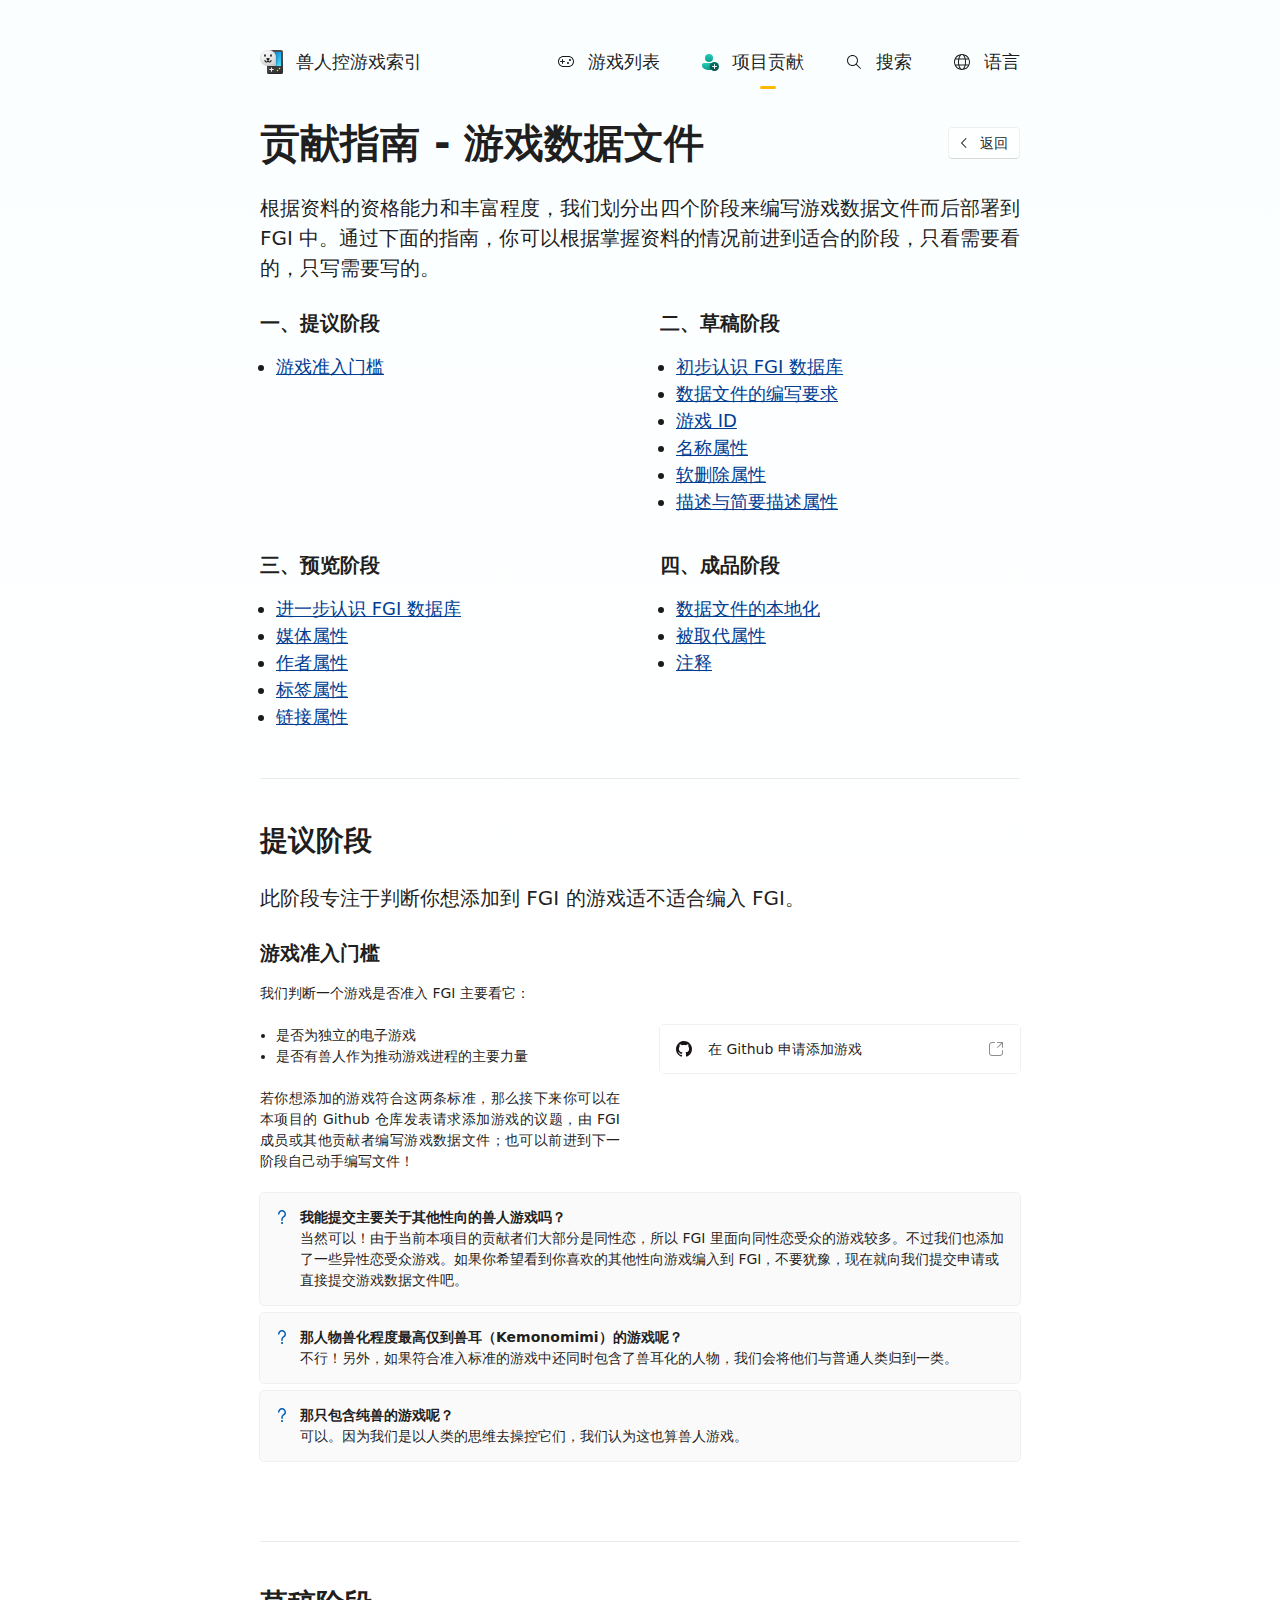
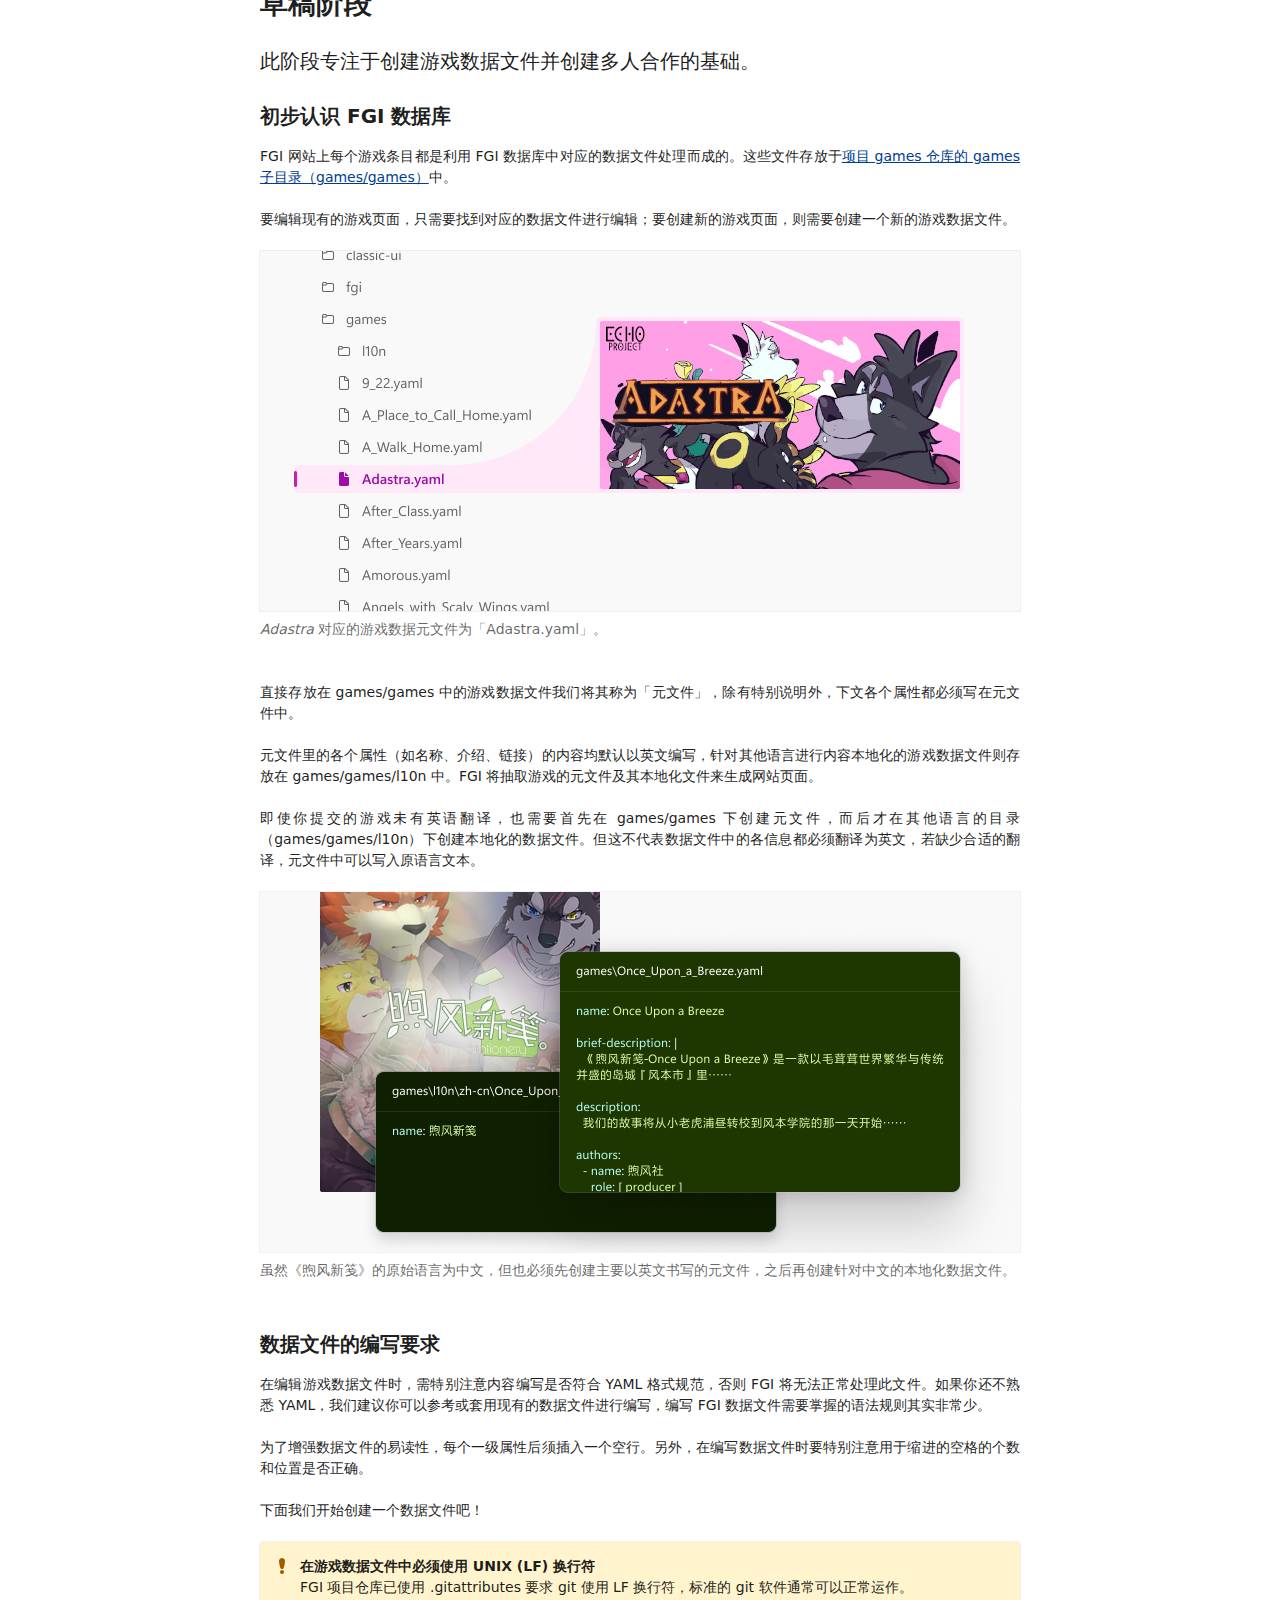
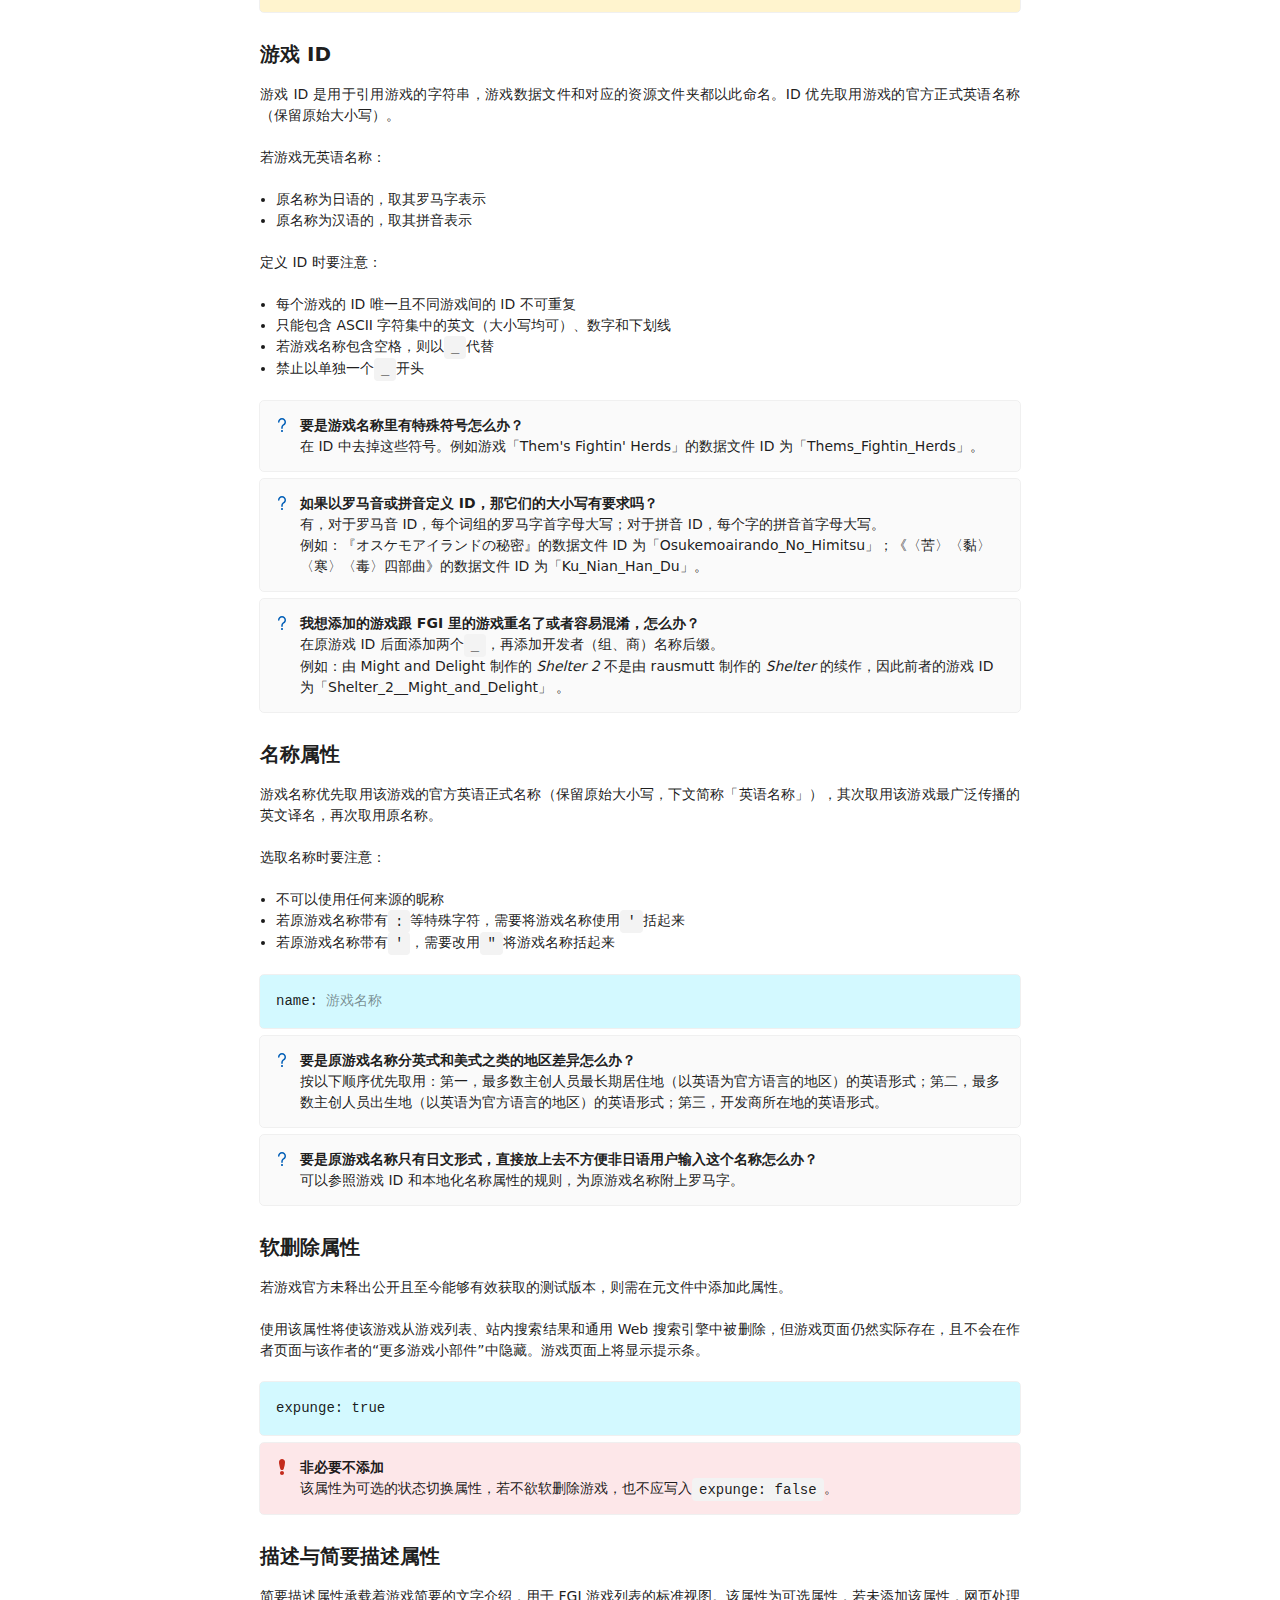
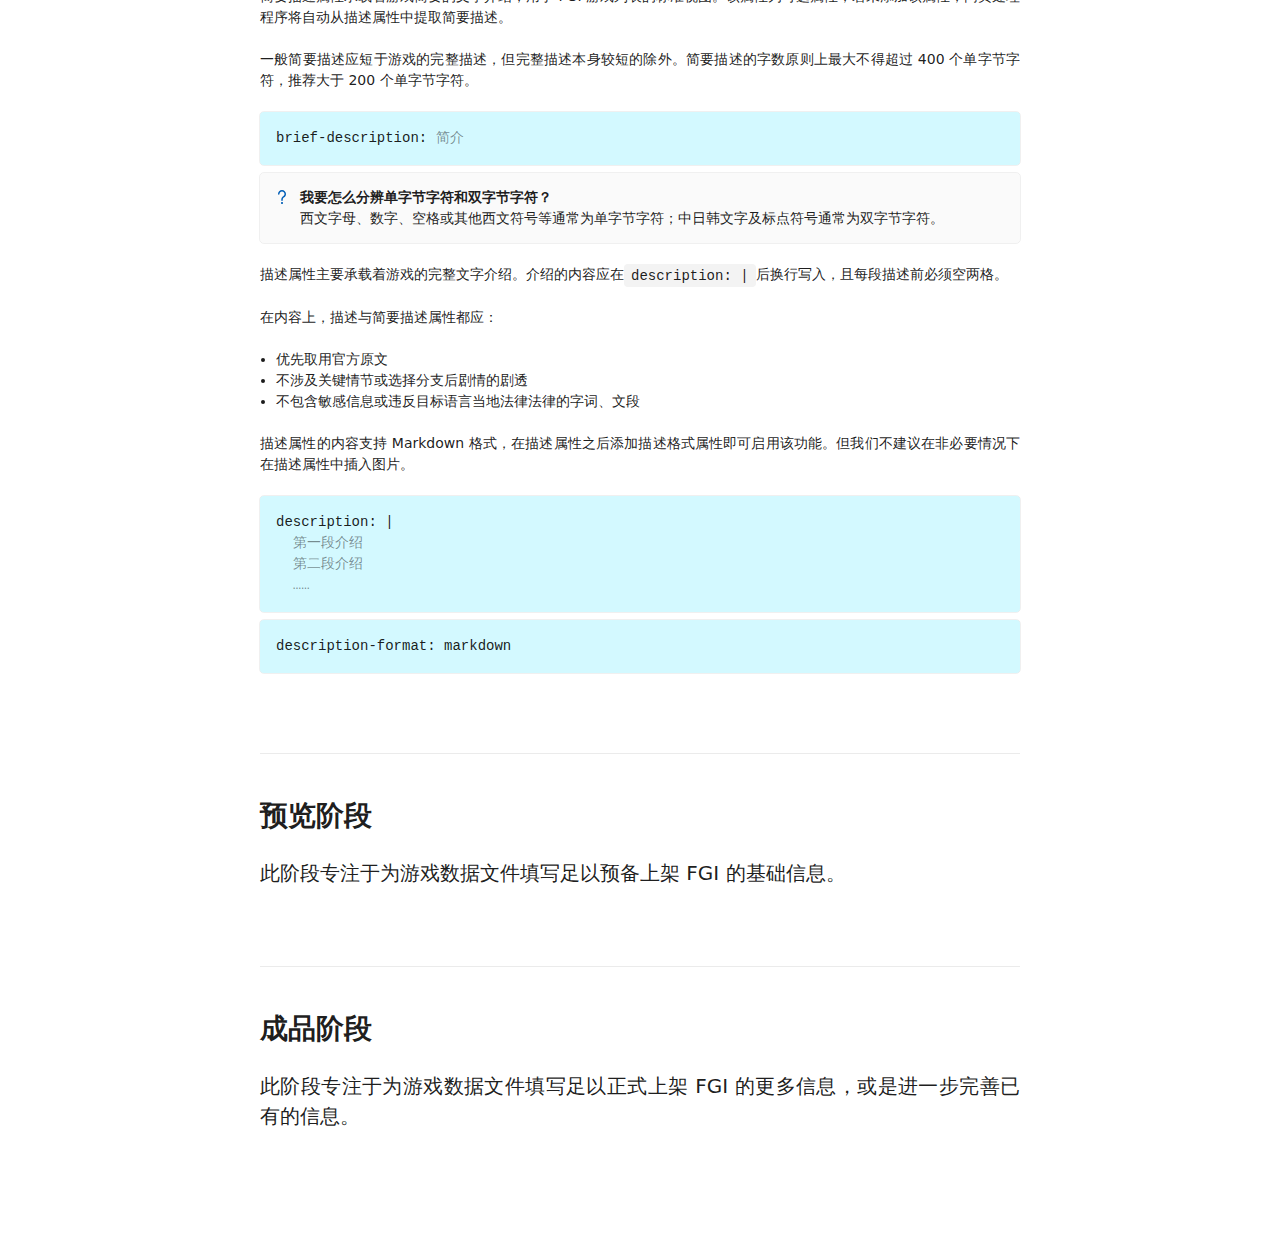
==== games.html @ bc75f491 "初始提交" ====
<!DOCTYPE html>
<html lang="zh-Hans">
    <head>
        <meta charset="UTF-8" />
        <meta name="viewport" content="width=device-width, initial-scale=1.0" />
        <meta name="color-scheme" content="light dark" />
        <meta name="description" content="学习如何编写兽人控游戏索引的游戏数据文件。" />
        <meta property="og:title" content="游戏数据文件贡献指南">
        <meta property="og:type" content="website" />
        <meta property="og:url" content="https://967018.github.io/FurryGamesIndex-Contribution/games.html" />
        <meta property="og:image" content="./resources/logo_bounded.png" />
        <title>兽人控游戏索引 - 游戏数据文件贡献指南</title>
        <link rel="icon" href="./resources/favicon.ico" />
        <link rel="stylesheet" href="./styles/global.css" />
        <link rel="stylesheet" href="./styles/games.css" />
        <script defer src="./scripts/global.js"></script>
    </head>
    <body type-ramp="body">
        <header>
            <nav>
                <ul type-ramp="body-large">
                    <li>
                        <a href="https://furrygames.top/zh-cn/index.html">
                            <fds-icon name="fgi" size="24" theme="shaded"></fds-icon>
                            兽人控游戏索引
                        </a>
                    </li>
                    <li>
                        <a href="https://furrygames.top/zh-cn/list.html">
                            <fds-icon name="games" size="20" theme="regular"></fds-icon>
                            <span>游戏列表</span>
                        </a>
                    </li>
                    <li class="activated">
                        <a href="./index.html">
                            <fds-icon name="person-add" size="20" theme="shaded"></fds-icon>
                            <span>项目贡献</span>
                        </a>
                    </li>
                    <li>
                        <a href="https://furrygames.top/zh-cn/search.html">
                            <fds-icon name="search" size="20" theme="regular"></fds-icon>
                            <span>搜索</span>
                        </a>
                    </li>
                    <li>
                        <a href="https://furrygames.top/languages.html">
                            <fds-icon name="languauge" size="20" theme="regular"></fds-icon>
                            <span>语言</span>
                        </a>
                    </li>
                </ul>
            </nav>
            <div class="headings">
                <h1>贡献指南<wbr /><span> - </span><span type-ramp="title-large">游戏数据文件</span></h1>
                <a class="button" href="./index.html" variant="standard" density="dense">
                    <fds-icon name="chevron-left" size="16" theme="regular"></fds-icon>
                    返回
                </a>
            </div>
            <p type-ramp="subtitle">根据资料的资格能力和丰富程度，我们划分出四个阶段来编写游戏数据文件而后部署到 FGI 中。通过下面的指南，你可以根据掌握资料的情况前进到适合的阶段，只看需要看的，只写需要写的。</p>
            <article>
                <h2 type-ramp="subtitle">一、提议阶段</h2>
                <ul type-ramp="body-large">
                    <li><a class="hyperlink" href="#permit">游戏准入门槛</a></li>
                </ul>
            </article>
            <article>
                <h2 type-ramp="subtitle">二、草稿阶段</h2>
                <ul type-ramp="body-large">
                    <li><a class="hyperlink" href="#database-introduction">初步认识 FGI 数据库</a></li>
                    <li><a class="hyperlink" href="#writting-format">数据文件的编写要求</a></li>
                    <li><a class="hyperlink" href="#game-id">游戏 ID</a></li>
                    <li><a class="hyperlink" href="#name">名称属性</a></li>
                    <li><a class="hyperlink" href="#expunge">软删除属性</a></li>
                    <li><a class="hyperlink" href="#description">描述与简要描述属性</a></li>
                </ul>
            </article>
            <article>
                <h2 type-ramp="subtitle">三、预览阶段</h2>
                <ul type-ramp="body-large">
                    <li><a class="hyperlink">进一步认识 FGI 数据库</a></li>
                    <li><a class="hyperlink">媒体属性</a></li>
                    <li><a class="hyperlink">作者属性</a></li>
                    <li><a class="hyperlink">标签属性</a></li>
                    <li><a class="hyperlink">链接属性</a></li>
                </ul>
            </article>
            <article>
                <h2 type-ramp="subtitle">四、成品阶段</h2>
                <ul type-ramp="body-large">
                    <li><a class="hyperlink">数据文件的本地化</a></li>
                    <li><a class="hyperlink">被取代属性</a></li>
                    <li><a class="hyperlink">注释</a></li>
                </ul>
            </article>
        </header>
        <hr class="divider" />
        <main>
            <section id="propose">
                <h2 type-ramp="title">提议阶段</h2>
                <p type-ramp="subtitle">此阶段专注于判断你想添加到 FGI 的游戏适不适合编入 FGI。</p>
                <article id="permit">
                    <h3 type-ramp="subtitle">游戏准入门槛</h3>
                    <div class="text">
                        <p>我们判断一个游戏是否准入 FGI 主要看它：</p>
                        <ul>
                            <li>是否为独立的电子游戏</li>
                            <li>是否有兽人作为推动游戏进程的主要力量</li>
                        </ul>
                        <p>若你想添加的游戏符合这两条标准，那么接下来你可以在本项目的 Github 仓库发表请求添加游戏的议题，由 FGI 成员或其他贡献者编写游戏数据文件；也可以前进到下一阶段自己动手编写文件！</p>
                        <ul class="expander">
                            <li class="item">
                                <a href="https://github.com/FurryGamesIndex/games/issues/new/choose">
                                    <fds-icon name="github" size="20"></fds-icon>
                                    在 Github 申请添加游戏
                                    <fds-icon name="open" size="20" theme="regular"></fds-icon>
                                </a>
                            </li>
                        </ul>
                    </div>
                    <div class="interpretation">
                        <figure class="info-bar" severity="informational">
                            <fds-icon name="question" size="20" theme="filled"></fds-icon>
                            <figcaption class="title" type-ramp="body-strong">我能提交主要关于其他性向的兽人游戏吗？</figcaption>
                            <p>当然可以！由于当前本项目的贡献者们大部分是同性恋，所以 FGI 里面向同性恋受众的游戏较多。不过我们也添加了一些异性恋受众游戏。如果你希望看到你喜欢的其他性向游戏编入到 FGI，不要犹豫，现在就向我们提交申请或直接提交游戏数据文件吧。</p>
                        </figure>
                        <figure class="info-bar" severity="informational">
                            <fds-icon name="question" size="20" theme="filled"></fds-icon>
                            <figcaption class="title" type-ramp="body-strong">那人物兽化程度最高仅到兽耳（Kemonomimi）的游戏呢？</figcaption>
                            <p>不行！另外，如果符合准入标准的游戏中还同时包含了兽耳化的人物，我们会将他们与普通人类归到一类。</p>
                        </figure>
                        <figure class="info-bar" severity="informational">
                            <fds-icon name="question" size="20" theme="filled"></fds-icon>
                            <figcaption class="title" type-ramp="body-strong">那只包含纯兽的游戏呢？</figcaption>
                            <p>可以。因为我们是以人类的思维去操控它们，我们认为这也算兽人游戏。</p>
                        </figure>
                    </div>
                </article>
            </section>
            <hr class="divider" />
            <section id="draft">
                <h2 type-ramp="title">草稿阶段</h2>
                <p type-ramp="subtitle">此阶段专注于创建游戏数据文件并创建多人合作的基础。</p>
                <article id="database-introduction">
                    <h3 type-ramp="subtitle">初步认识 FGI 数据库</h3>
                    <div class="text">
                        <p>FGI 网站上每个游戏条目都是利用 FGI 数据库中对应的数据文件处理而成的。这些文件存放于<a class="hyperlink" href="https://github.com/FurryGamesIndex/games/tree/master/games">项目 games 仓库的 games 子目录（games/games）</a>中。</p>
                        <p>要编辑现有的游戏页面，只需要找到对应的数据文件进行编辑；要创建新的游戏页面，则需要创建一个新的游戏数据文件。</p>
                    </div>
                    <div class="interpretation">
                        <figure>
                            <picture>
                                <source srcset="./resources/illustrations/meta_file_wide_dark.png" media="(prefers-color-scheme: dark)" />
                                <img src="./resources/illustrations/meta_file_wide_light.png" />
                            </picture>
                            <figcaption><i>Adastra</i> 对应的游戏数据元文件为「Adastra.yaml」。</figcaption>
                        </figure>
                    </div>
                    <div class="text">
                        <p>直接存放在 games/games 中的游戏数据文件我们将其称为「元文件」，除有特别说明外，下文各个属性都必须写在元文件中。</p>
                        <p>元文件里的各个属性（如名称、介绍、链接）的内容均默认以英文编写，针对其他语言进行内容本地化的游戏数据文件则存放在 games/games/l10n 中。FGI 将抽取游戏的元文件及其本地化文件来生成网站页面。</p>
                        <p>即使你提交的游戏未有英语翻译，也需要首先在 games/games 下创建元文件，而后才在其他语言的目录（games/games/l10n）下创建本地化的数据文件。但这不代表数据文件中的各信息都必须翻译为英文，若缺少合适的翻译，元文件中可以写入原语言文本。</p>
                    </div>
                    <div class="interpretation">
                        <figure>
                            <picture>
                                <img src="./resources/illustrations/localization_process_wide.png" />
                            </picture>
                            <figcaption>虽然《煦风新笺》的原始语言为中文，但也必须先创建主要以英文书写的元文件，之后再创建针对中文的本地化数据文件。</figcaption>
                        </figure>
                    </div>
                </article>
                <article id="writting-format">
                    <h3 type-ramp="subtitle">数据文件的编写要求</h3>
                    <div class="text">
                        <p>在编辑游戏数据文件时，需特别注意内容编写是否符合 YAML 格式规范，否则 FGI 将无法正常处理此文件。如果你还不熟悉 YAML，我们建议你可以参考或套用现有的数据文件进行编写，编写 FGI 数据文件需要掌握的语法规则其实非常少。</p>
                        <p>为了增强数据文件的易读性，每个一级属性后须插入一个空行。另外，在编写数据文件时要特别注意用于缩进的空格的个数和位置是否正确。</p>
                        <p>下面我们开始创建一个数据文件吧！</p>
                    </div>
                    <div class="interpretation">
                        <figure class="info-bar" severity="warning">
                            <fds-icon name="important" size="20" theme="filled"></fds-icon>
                            <figcaption class="title" type-ramp="body-strong">在游戏数据文件中必须使用 UNIX (LF) 换行符</figcaption>
                            <p>FGI 项目仓库已使用 .gitattributes 要求 git 使用 LF 换行符，标准的 git 软件通常可以正常运作。</p>
                        </figure>
                    </div>
                </article>
                <article id="game-id">
                    <h3 type-ramp="subtitle">游戏 ID</h3>
                    <div class="text">
                        <p>游戏 ID 是用于引用游戏的字符串，游戏数据文件和对应的资源文件夹都以此命名。ID 优先取用游戏的官方正式英语名称（保留原始大小写）。</p>
                        <p>若游戏无英语名称：</p>
                        <ul>
                            <li>原名称为日语的，取其罗马字表示</li>
                            <li>原名称为汉语的，取其拼音表示</li>
                        </ul>
                        <p>定义 ID 时要注意：</p>
                        <ul>
                            <li>每个游戏的 ID 唯一且不同游戏间的 ID 不可重复</li>
                            <li>只能包含 ASCII 字符集中的英文（大小写均可）、数字和下划线</li>
                            <li>若游戏名称包含空格，则以<code>_</code>代替</li>
                            <li>禁止以单独一个<code>_</code>开头</li>
                        </ul>
                    </div>
                    <div class="interpretation">
                        <figure class="info-bar" severity="informational">
                            <fds-icon name="question" size="20" theme="filled"></fds-icon>
                            <figcaption class="title" type-ramp="body-strong">要是游戏名称里有特殊符号怎么办？</figcaption>
                            <p>在 ID 中去掉这些符号。例如游戏「Them's Fightin' Herds」的数据文件 ID 为「Thems_Fightin_Herds」。</p>
                        </figure>
                        <figure class="info-bar" severity="informational">
                            <fds-icon name="question" size="20" theme="filled"></fds-icon>
                            <figcaption class="title" type-ramp="body-strong">如果以罗马音或拼音定义 ID，那它们的大小写有要求吗？</figcaption>
                            <p>有，对于罗马音 ID，每个词组的罗马字首字母大写；对于拼音 ID，每个字的拼音首字母大写。</p>
                            <p>例如：『オスケモアイランドの秘密』的数据文件 ID 为「Osukemoairando_No_Himitsu」；《〈苦〉〈黏〉〈寒〉〈毒〉四部曲》的数据文件 ID 为「Ku_Nian_Han_Du」。</p>
                        </figure>
                        <figure class="info-bar" severity="informational">
                            <fds-icon name="question" size="20" theme="filled"></fds-icon>
                            <figcaption class="title" type-ramp="body-strong">我想添加的游戏跟 FGI 里的游戏重名了或者容易混淆，怎么办？</figcaption>
                            <p>在原游戏 ID 后面添加两个<code>_</code>，再添加开发者（组、商）名称后缀。</p>
                            <p>例如：由 Might and Delight 制作的 <i>Shelter 2</i> 不是由 rausmutt 制作的 <i>Shelter</i> 的续作，因此前者的游戏 ID 为「Shelter_2__Might_and_Delight」 。</p>
                        </figure>
                    </div>
                </article>
                <article id="name">
                    <h3 type-ramp="subtitle">名称属性</h3>
                    <div class="text">
                        <p>游戏名称优先取用该游戏的官方英语正式名称（保留原始大小写，下文简称「英语名称」），其次取用该游戏最广泛传播的英文译名，再次取用原名称。</p>
                        <p>选取名称时要注意：</p>
                        <ul>
                            <li>不可以使用任何来源的昵称</li>
                            <li>若原游戏名称带有<code>:</code>等特殊字符，需要将游戏名称使用<code>'</code>括起来</li>
                            <li>若原游戏名称带有<code>'</code>，需要改用<code>"</code>将游戏名称括起来</li>
                        </ul>
                    </div>
                    <div class="interpretation">
                        <pre>
                            <code>name: </code><span>游戏名称</span>
                        </pre>
                        <figure class="info-bar" severity="informational">
                            <fds-icon name="question" size="20" theme="filled"></fds-icon>
                            <figcaption class="title" type-ramp="body-strong">要是原游戏名称分英式和美式之类的地区差异怎么办？</figcaption>
                            <p>按以下顺序优先取用：第一，最多数主创人员最长期居住地（以英语为官方语言的地区）的英语形式；第二，最多数主创人员出生地（以英语为官方语言的地区）的英语形式；第三，开发商所在地的英语形式。</p>
                        </figure>
                        <figure class="info-bar" severity="informational">
                            <fds-icon name="question" size="20" theme="filled"></fds-icon>
                            <figcaption class="title" type-ramp="body-strong">要是原游戏名称只有日文形式，直接放上去不方便非日语用户输入这个名称怎么办？</figcaption>
                            <p>可以参照游戏 ID 和本地化名称属性的规则，为原游戏名称附上罗马字。</p>
                        </figure>
                    </div>
                </article>
                <article id="expunge">
                    <h3 type-ramp="subtitle">软删除属性</h3>
                    <div class="text">
                        <p>若游戏官方未释出公开且至今能够有效获取的测试版本，则需在元文件中添加此属性。</p>
                        <p>使用该属性将使该游戏从游戏列表、站内搜索结果和通用 Web 搜索引擎中被删除，但游戏页面仍然实际存在，且不会在作者页面与该作者的“更多游戏小部件”中隐藏。游戏页面上将显示提示条。</p>
                    </div>
                    <div class="interpretation">
                        <pre>
                            <code>expunge: true</code>
                        </pre>
                        <figure class="info-bar" severity="critical">
                            <fds-icon name="important" size="20" theme="filled"></fds-icon>
                            <figcaption class="title" type-ramp="body-strong">非必要不添加</figcaption>
                            <p>该属性为可选的状态切换属性，若不欲软删除游戏，也不应写入<code>expunge: false</code>。</p>
                        </figure>
                    </div>
                </article>
                <article id="description">
                    <h3 type-ramp="subtitle">描述与简要描述属性</h3>
                    <div class="text">
                        <p>简要描述属性承载着游戏简要的文字介绍，用于 FGI 游戏列表的标准视图。该属性为可选属性，若未添加该属性，网页处理程序将自动从描述属性中提取简要描述。</p>
                        <p>一般简要描述应短于游戏的完整描述，但完整描述本身较短的除外。简要描述的字数原则上最大不得超过 400 个单字节字符，推荐大于 200 个单字节字符。</p>
                    </div>
                    <div class="interpretation">
                        <pre>
                            <code>brief-description: </code><span>简介</span>
                        </pre>
                        <figure class="info-bar" severity="informational">
                            <fds-icon name="question" size="20" theme="filled"></fds-icon>
                            <figcaption class="title" type-ramp="body-strong">我要怎么分辨单字节字符和双字节字符？</figcaption>
                            <p>西文字母、数字、空格或其他西文符号等通常为单字节字符；中日韩文字及标点符号通常为双字节字符。</p>
                        </figure>
                    </div>
                    <div class="text">
                        <p>描述属性主要承载着游戏的完整文字介绍。介绍的内容应在<code>description: |</code>后换行写入，且每段描述前必须空两格。</p>
                        <p>在内容上，描述与简要描述属性都应：</p>
                        <ul>
                            <li>优先取用官方原文</li>
                            <li>不涉及关键情节或选择分支后剧情的剧透</li>
                            <li>不包含敏感信息或违反目标语言当地法律法律的字词、文段</li>
                        </ul>
                        <p>描述属性的内容支持 Markdown 格式，在描述属性之后添加描述格式属性即可启用该功能。但我们不建议在非必要情况下在描述属性中插入图片。</p>
                    </div>
                    <div class="interpretation">
                        <pre>
                            <code>description: |</code><span><br>&nbsp;&nbsp;第一段介绍</span><span><br>&nbsp;&nbsp;第二段介绍</span><span><br>&nbsp;&nbsp;……</span>
                        </pre>
                        <pre>
                            <code>description-format: markdown</code>
                        </pre>
                    </div>
                </article>
            </section>
            <hr class="divider" />
            <section id="candidate">
                <h2 type-ramp="title">预览阶段</h2>
                <p type-ramp="subtitle">此阶段专注于为游戏数据文件填写足以预备上架 FGI 的基础信息。</p>
            </section>
            <hr class="divider" />
            <section id="release">
                <h2 type-ramp="title">成品阶段</h2>
                <p type-ramp="subtitle">此阶段专注于为游戏数据文件填写足以正式上架 FGI 的更多信息，或是进一步完善已有的信息。</p>
            </section>
        </main>
    </body>
</html>
---- styles/global.css ----
@import url(modules/base.css);
@import url(modules/icons.css);
@import url(modules/controls.css);
@import url(modules/typography.css);

/* 重置 */
a {
    color: inherit;
    text-decoration: none;
}

address {
    font-style: inherit;
}

body {
    margin: 0;
}

button {
    position: relative;
    display: inline-flex;
    align-items: center;
    padding: 0;
    font-family: inherit;
    text-decoration: none;
    color: inherit;
    white-space: nowrap;
    text-transform: uppercase;
    border: none;
    background-color: transparent;
    box-sizing: border-box;
    cursor: pointer;
    overflow: hidden;
}

figure {
    margin: 0;
}

h1,
h2,
h3,
h4 {
    margin: 0;
}

hr {
    margin: 0;
    grid-column: 1 / -1;
}

p {
    margin: 0;
    line-height: 1.5;
    margin-block-end: 1.5em;
}

ul {
    margin: 0;
    padding: 0;
    list-style-type: none;
}

/* 全局设置 */

:root {
    --global-grid-columns: 3;
}

.expander .item {
    background-color: var(--card-background-default);
    transition-property: background-color;
    transition-duration: calc(250ms / 3);
    transition-timing-function: ease;
}

.expander .item :is(a, button):hover {
    background-color: var(--card-background-secondary);
}

.expander .item :is(a, button):active {
    background-color: var(--card-background-tertiary);
}

html {
    font-size: 16px;
    line-height: 1;
}

body {
    display: grid;
    grid-template-columns: repeat(var(--global-grid-columns), 360px);
    column-gap: 40px;
    justify-content: center;
    padding-block: 48px;
    color: var(--text-primary);
    background-color: var(--global-background-base-color);
    background: var(--global-background-gradient-color);
    text-align: justify;
    -webkit-tap-highlight-color: transparent;
}

h1,
h2,
h3 {
    grid-column: 1 / -1;
    column-span: all;
    text-align: start;
}

h2,
h3 {
    margin-block-end: 1em;
}

header {
    grid-column: 1 / -1;
    display: grid;
    grid-template-columns: repeat(var(--global-grid-columns), 1fr);
    column-gap: 40px;
    margin-block-end: 8px;
}

header article {
    margin-block-end: 40px;
}

header article:first-of-type {
    grid-column-start: 1;
}

img {
    user-select: none;
}

nav {
    grid-column: 1 / -1;
    margin-block-end: 48px;
    white-space: nowrap;
    user-select: none;
}

nav ul {
    display: grid;
    grid-template-columns: auto;
    grid-auto-flow: column;
    grid-auto-columns: min-content;
    column-gap: 40px;
}

nav li {
    position: relative;
    display: flex;
    align-items: center;
}

nav li[class~="activated"] {
    justify-content: center;
}

nav li[class~="activated"]::after {
    content: "";
    inset-block-end: calc(-7em / 9);
    position: absolute;
    inline-size: 16px;
    block-size: 3px;
    border-radius: 1.5px;
    background-color: var(--orange-500);
    box-sizing: border-box;
}

nav a {
    display: flex;
    column-gap: calc(2em / 3);
    align-items: center;
    transition-property: color;
    transition-duration: calc(250ms / 3);
    transition-timing-function: ease;
}

nav [icon]::before {
    inline-size: 1rem;
}

nav a[icon="fgi"] {
    column-gap: calc(16em / 18);
}

nav [icon="fgi"]::before {
    inline-size: calc(4em / 3);
}

nav [icon="contribution"]::before {
    inline-size: calc(10em / 9);
}

nav a:hover {
    color: var(--text-secondary);
}

nav a:active {
    color: var(--text-tertiary);
}

.headings {
    grid-column: 1 / -1;
    display: flex;
    justify-content: space-between;
    align-items: center;
    word-break: keep-all;
}

header > p {
    grid-column: 1 / -1;
    grid-column-end: span min(var(--global-grid-columns), 2);
    font-weight: 400;
    margin-block: 1.5em;
}

main {
    grid-column: 1 / -1;
}

section {
    margin-block: 48px;
    scroll-margin-block-start: 40px;
}

article {
    scroll-margin-block-start: 2rem;
}

ul,
ol {
    line-height: 1.5em;
}

@media (max-width: 1359px) {
    :root {
        --global-grid-columns: 2;
    }
}

@media (min-width: 840px) {
    nav li[class~="activated"]::after {
        margin-inline-start: calc(16em / 9);
    }
    .headings h1 {
        font-size: 2.5rem;
        font-weight: 600;
        font-family: "Segoe UI Variable Display", system-ui, sans-serif;
    }
}

@media (max-width: 839px) {
    :root {
        --global-grid-columns: 1;
    }
    body {
        padding-block: 24px;
    }
    nav ul {
        column-gap: 24px;
    }
    nav li a span {
        display: none;
    }
    .headings h1 {
        font-size: 1.25rem;
        font-weight: 500;
        font-family: "Segoe UI Variable Display", system-ui, sans-serif;
    }
    .headings h1 span:last-of-type {
        display: block;
        margin-block-start: 0.25em;
    }
}

@media (prefers-color-scheme: light) {
    :root {
        --primary-color: var(--blue-700);
        --global-background-base-color: white;
        --global-background-gradient-color: linear-gradient(rgb(211 249 255 / 10%) 0%, rgb(211 249 255 / 0%) 100vh);
    }
}

@media (prefers-color-scheme: dark) {
    :root {
        --primary-color: var(--blue-500);
        --global-background-base-color: var(--grey-950);
        --global-background-gradient-color: linear-gradient(rgb(0 120 212 / 20%) 0%, rgb(0 120 212 / 0%) 100vh);
    }
}
---- styles/games.css ----
code:not(pre code) {
    padding: 0.25em 0.5em;
    background-color: var(--solid-background-base);
    border-radius: 4px;
}

.info-bar {
    text-align: initial;
}

.info-bar p {
    margin-block-end: 0;
}

header article :is(ul, ol) {
    list-style-type: revert;
    padding-inline-start: 1rem;
}

main section {
    display: grid;
    grid-template-columns: repeat(var(--global-grid-columns), 1fr);
    column-gap: 40px;
    align-items: start;
}

main section > p {
    grid-column-end: span min(var(--global-grid-columns), 2);
    font-weight: 400;
}

main section > article {
    grid-column: 1 / -1;
    display: grid;
    grid-template-columns: inherit;
    column-gap: inherit;
    align-items: inherit;
    margin-block-end: 2rem;
}

main .text ul:not(.expander) {
    list-style-type: revert;
    margin-block-end: 1.5em;
    padding-inline-start: 1rem;
}

#permit .expander {
    grid-row-end: span 2;
    margin-block-end: 1.5rem;
}

.interpretation {
    grid-column-end: span min(var(--global-grid-columns), 2);
    display: flex;
    flex-direction: column;
    row-gap: 0.5rem;
}

.interpretation picture {
    background-color: var(--solid-background-tertiary);
}

picture {
    display: flex;
    outline: 1px solid var(--card-stroke-default);
}

picture img {
    inline-size: 100%;
}

.interpretation picture + figcaption {
    color: var(--text-secondary);
    line-height: 1.5em;
    margin-block: 0.5rem 1.5em;
    text-align: initial;
}

pre {
    margin: 0;
    padding: 1rem;
    line-height: 1.5em;
    outline: 1px solid var(--card-stroke-default);
    border-radius: 4px;
    white-space: normal;
}

pre span {
    color: var(--text-tertiary);
}

@media (min-width: 1360px) {
    header {
        --global-grid-columns: 4;
    }
    header p {
        grid-column-end: span 3;
        max-inline-size: calc(2 * 360px + 40px);
    }
}

@media (max-width: 1359px) {
    main .text {
        grid-column: 1 / -1;
    }
    .interpretation + .text {
        margin-block-start: 1.5em;
    }
}

@media (max-width: 1359px) and (min-width: 840px) {
    #permit .text {
        display: grid;
        grid-template-columns: inherit;
        column-gap: inherit;
        align-items: start;
    }
    #permit .text > :not(.expander) {
        grid-column-start: 1;
    }
    #permit .text .expander {
        grid-row-start: 2;
        grid-column-start: 2;
    }
}

@media (max-width: 839px) {
    header {
        --global-grid-columns: 1;
    }
}

@media (prefers-color-scheme: light) {
    pre {
        background-color: #d3f9ff;
    }
}

@media (prefers-color-scheme: dark) {
    pre {
        background-color: #092546;
    }
}
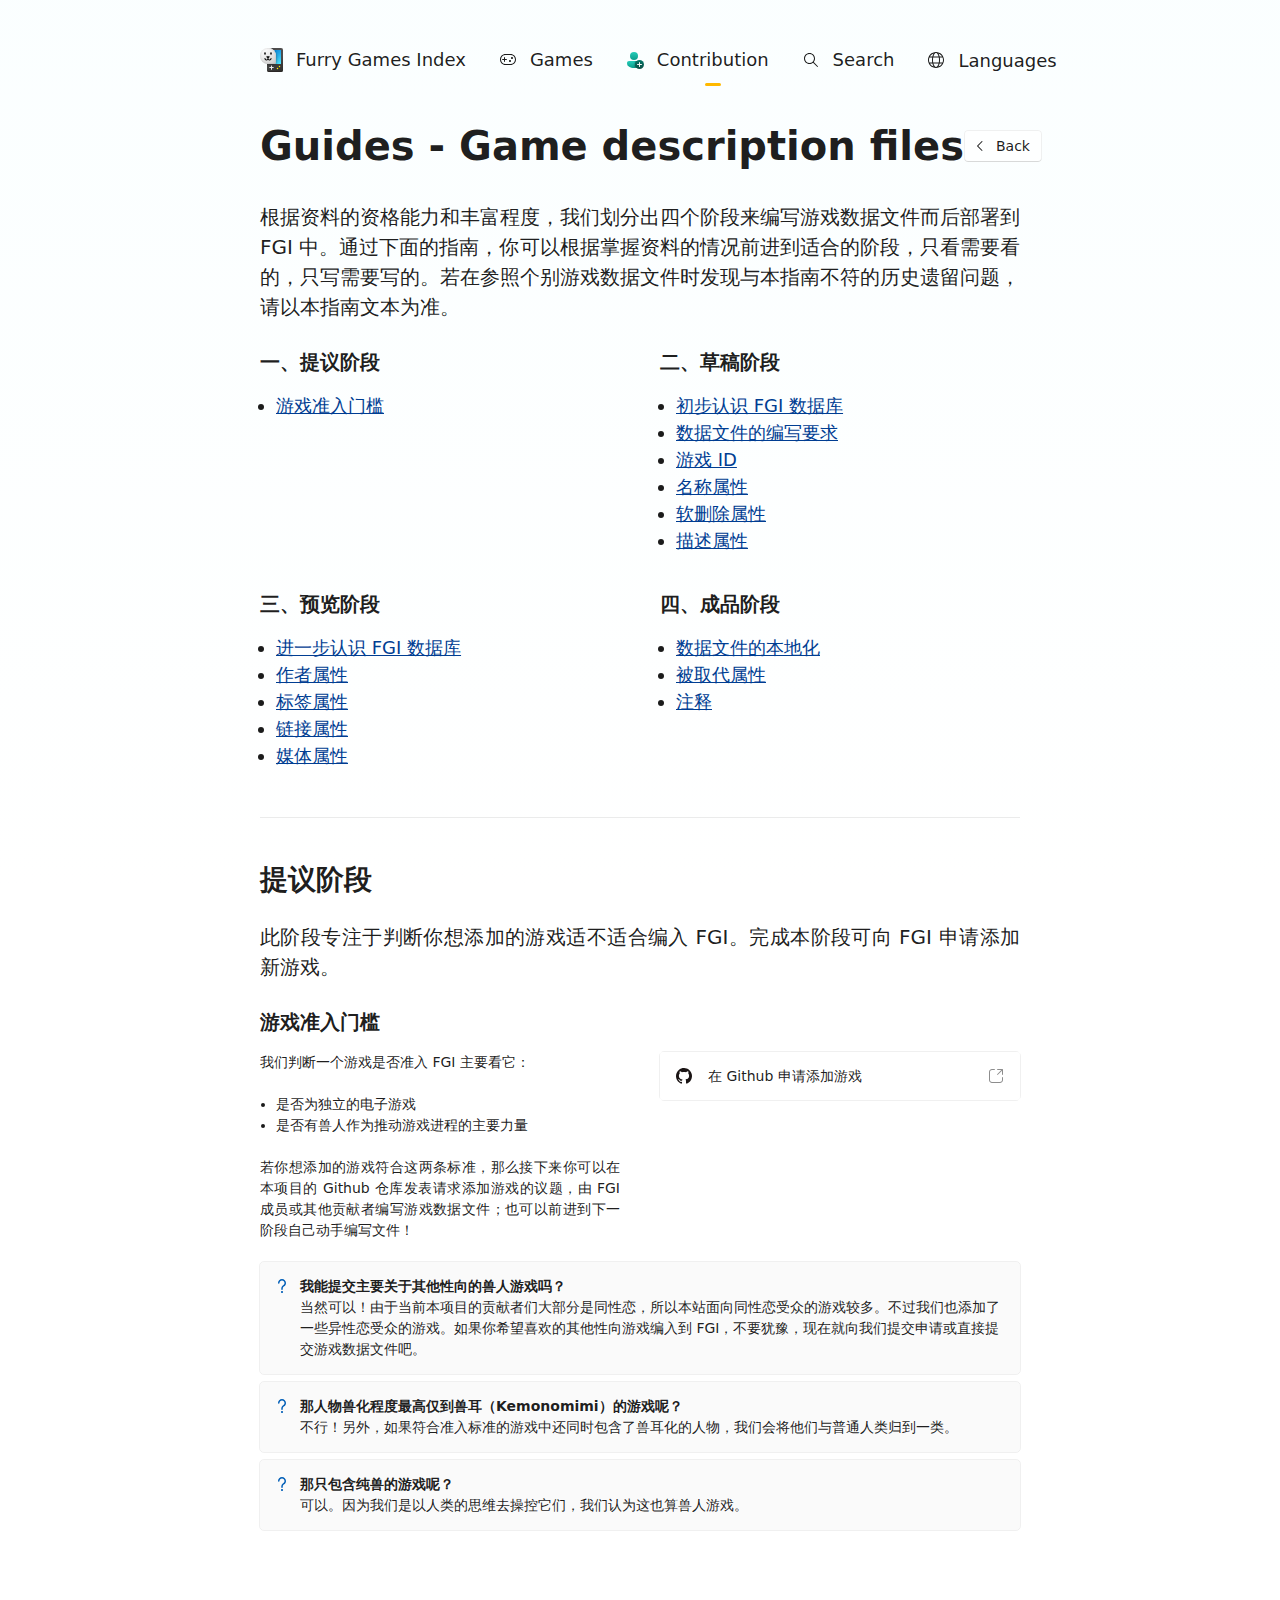
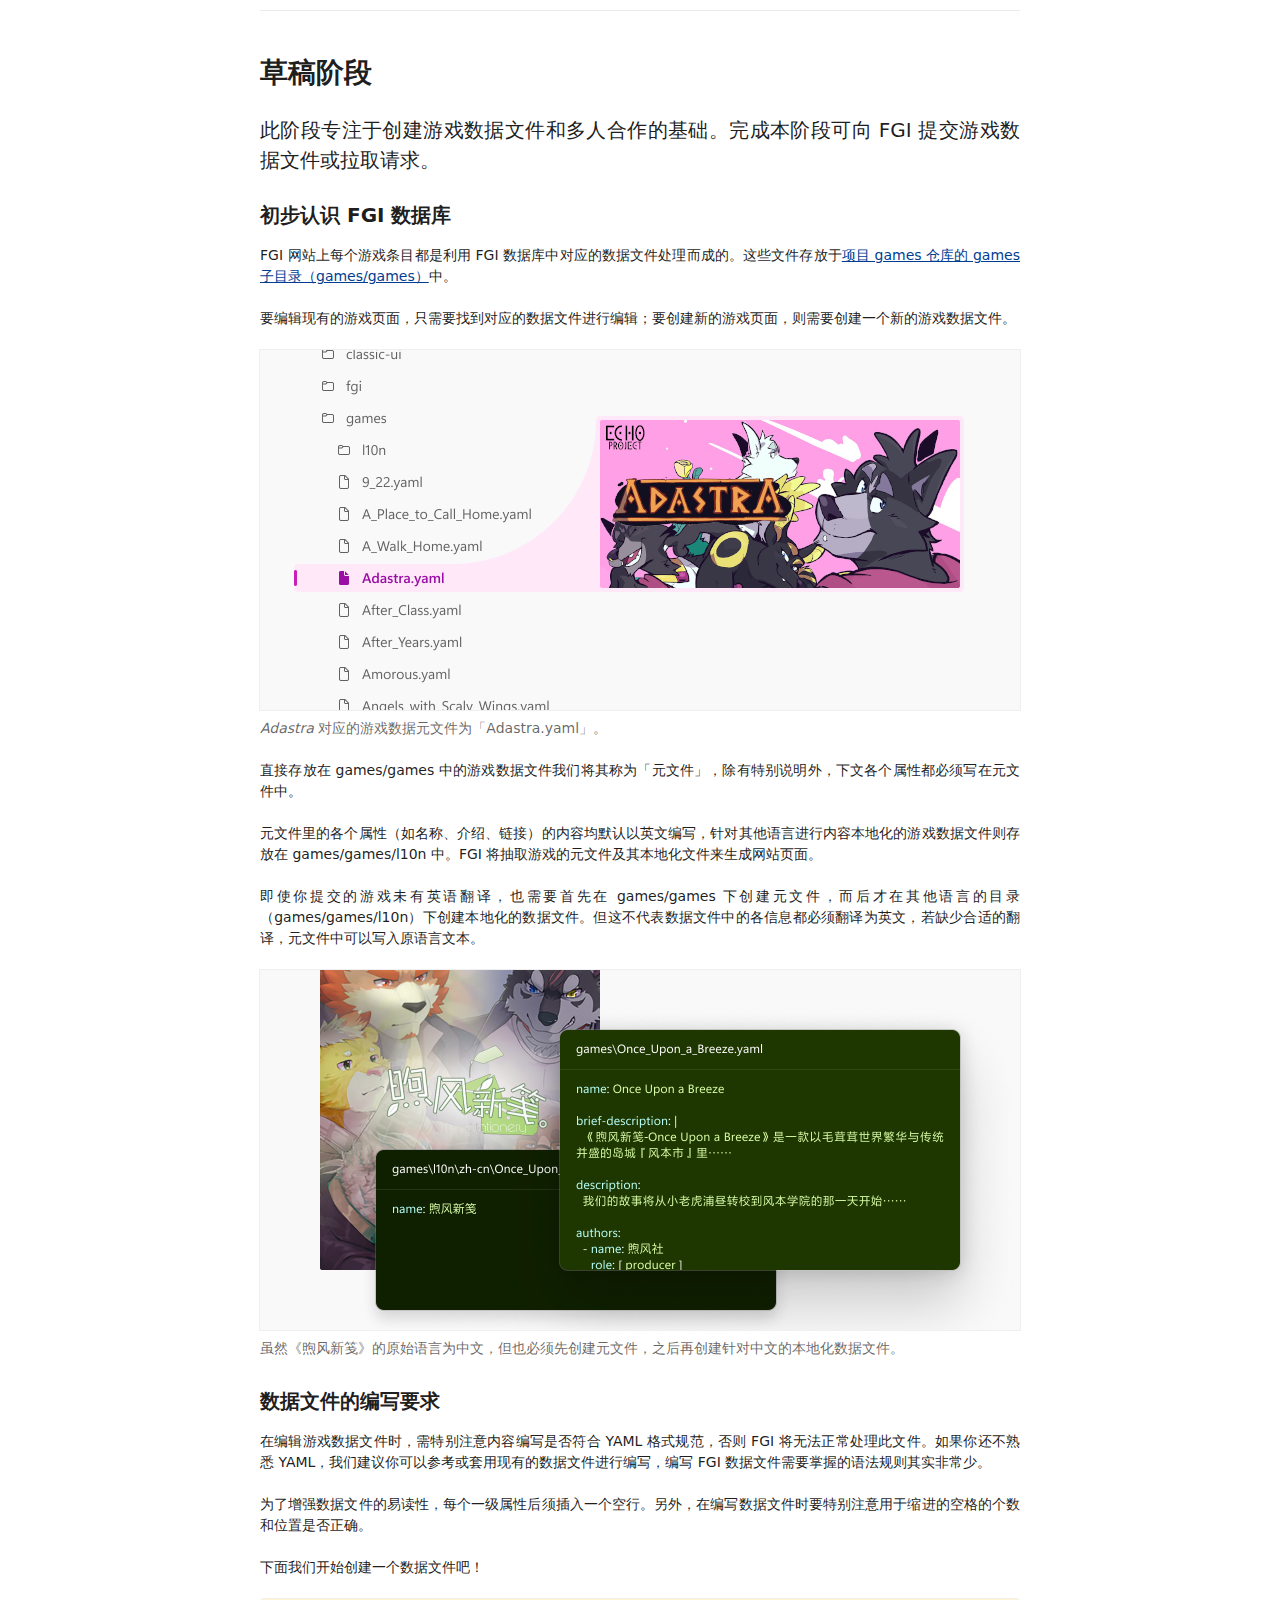
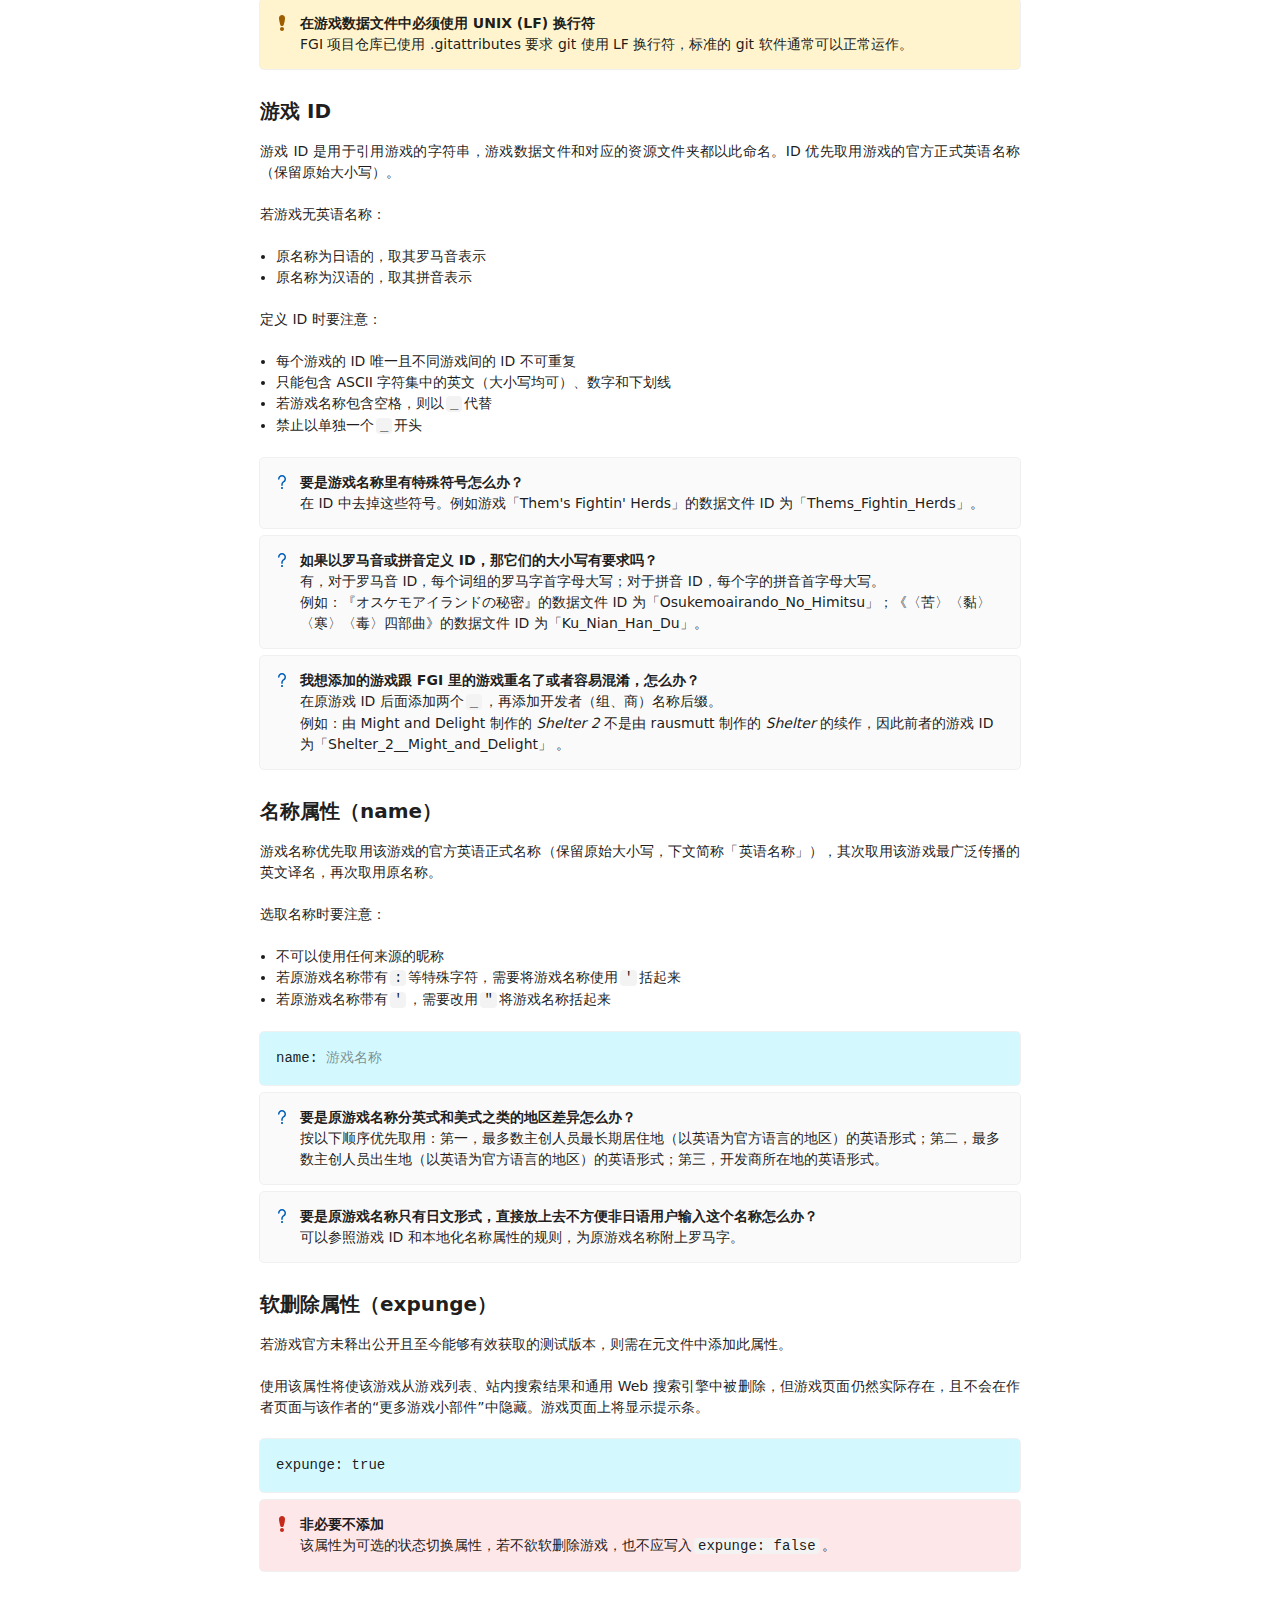
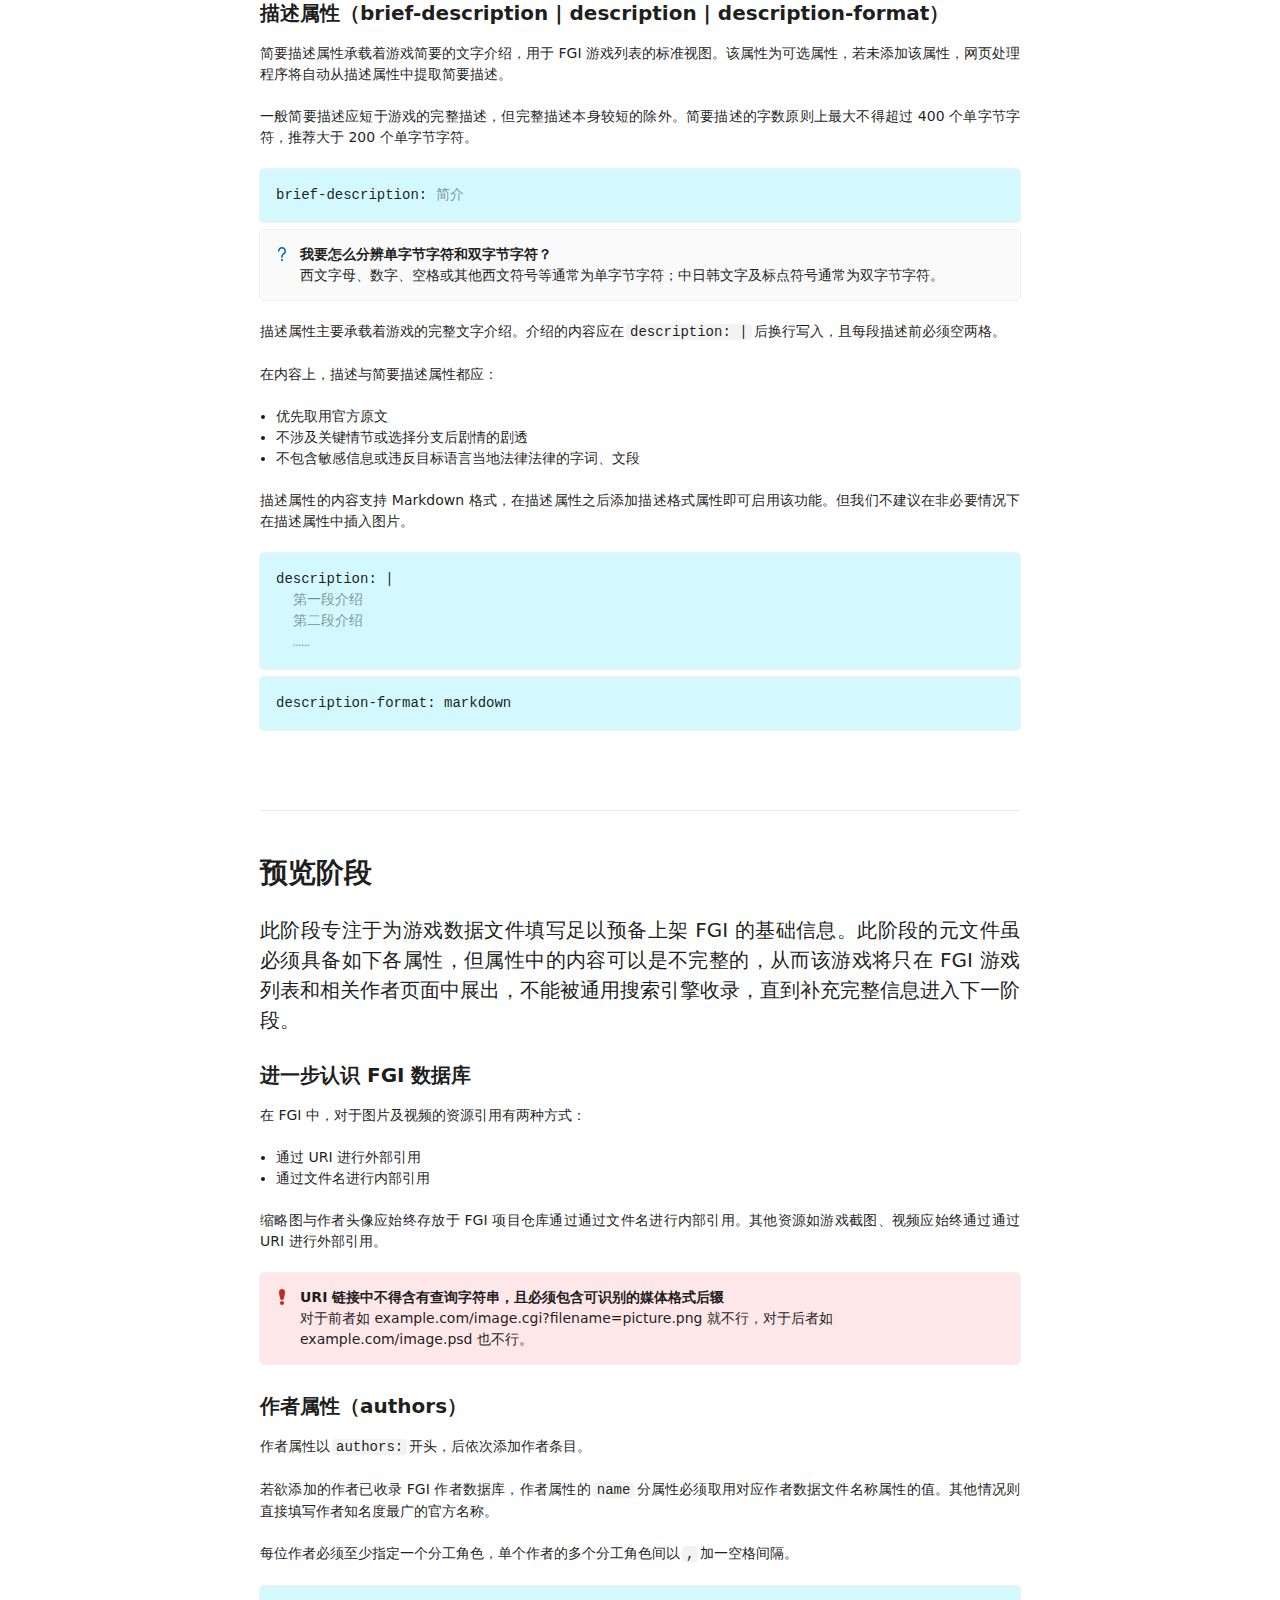
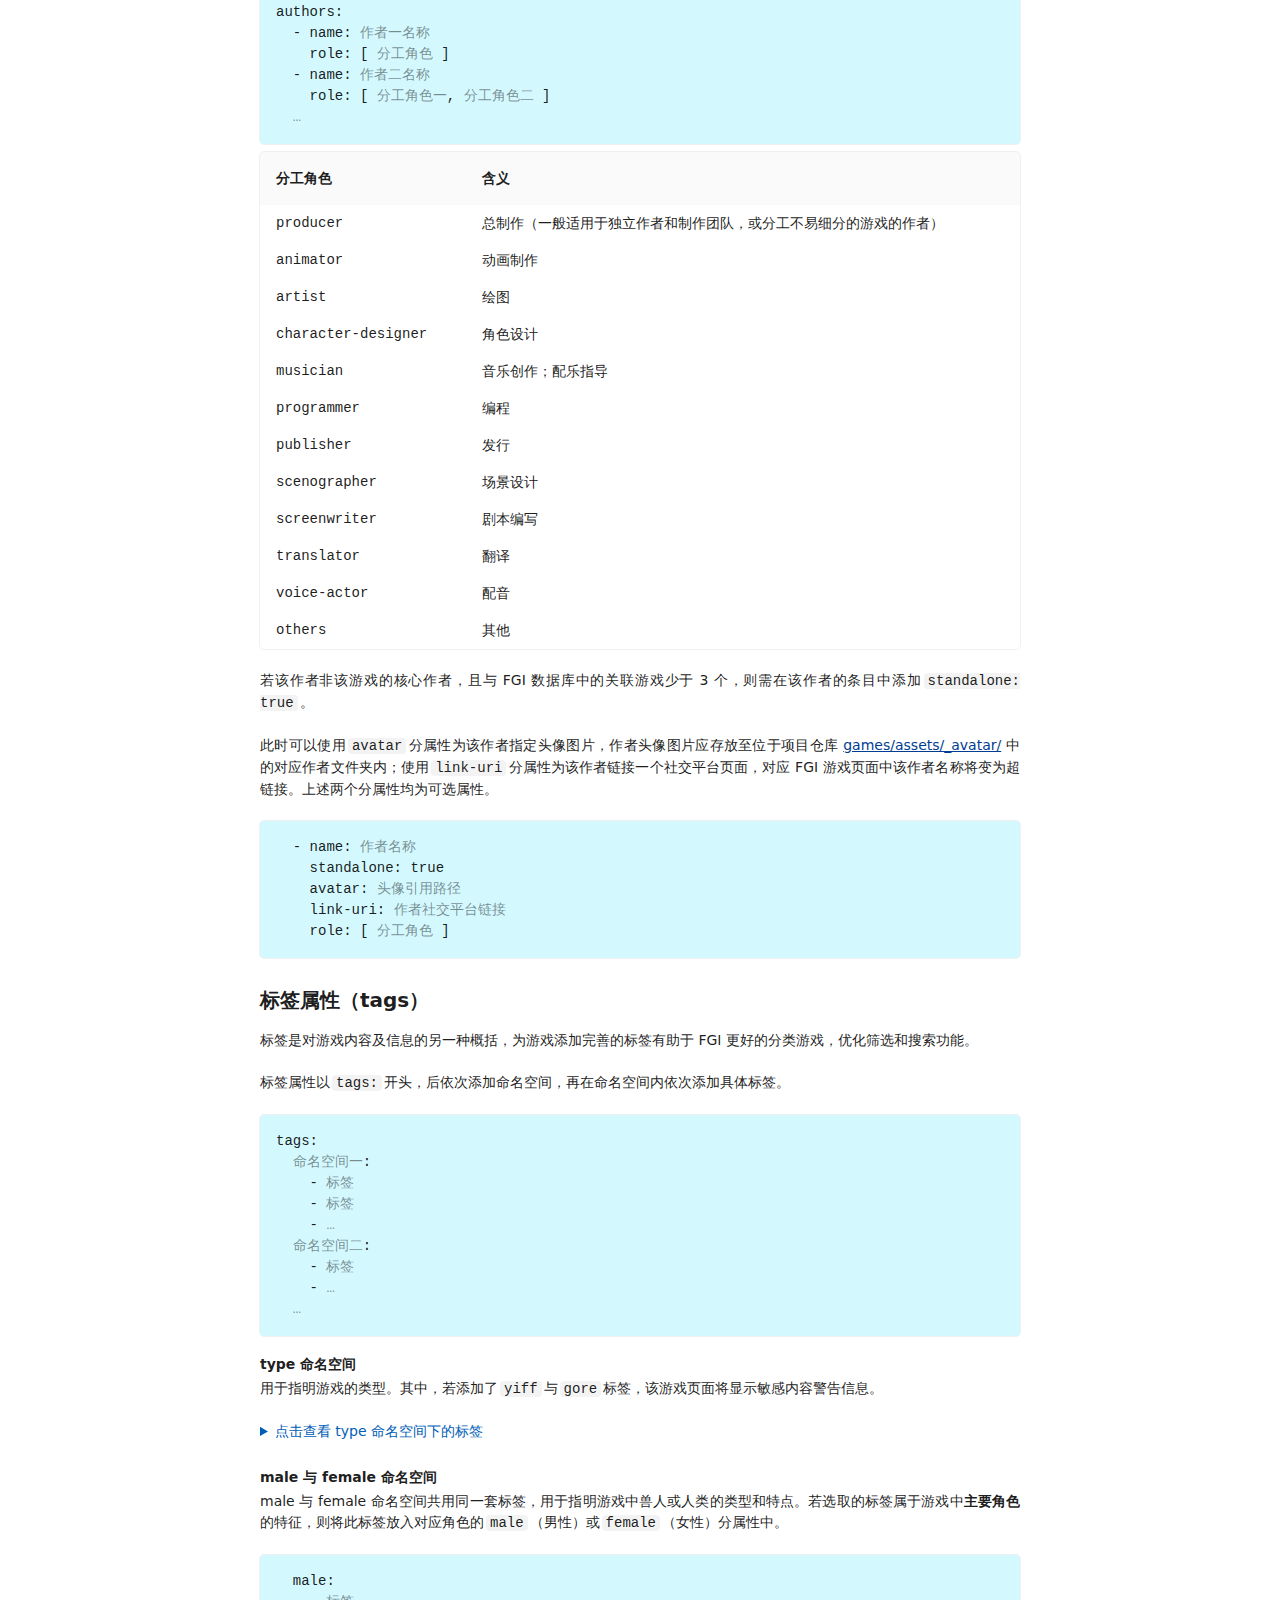
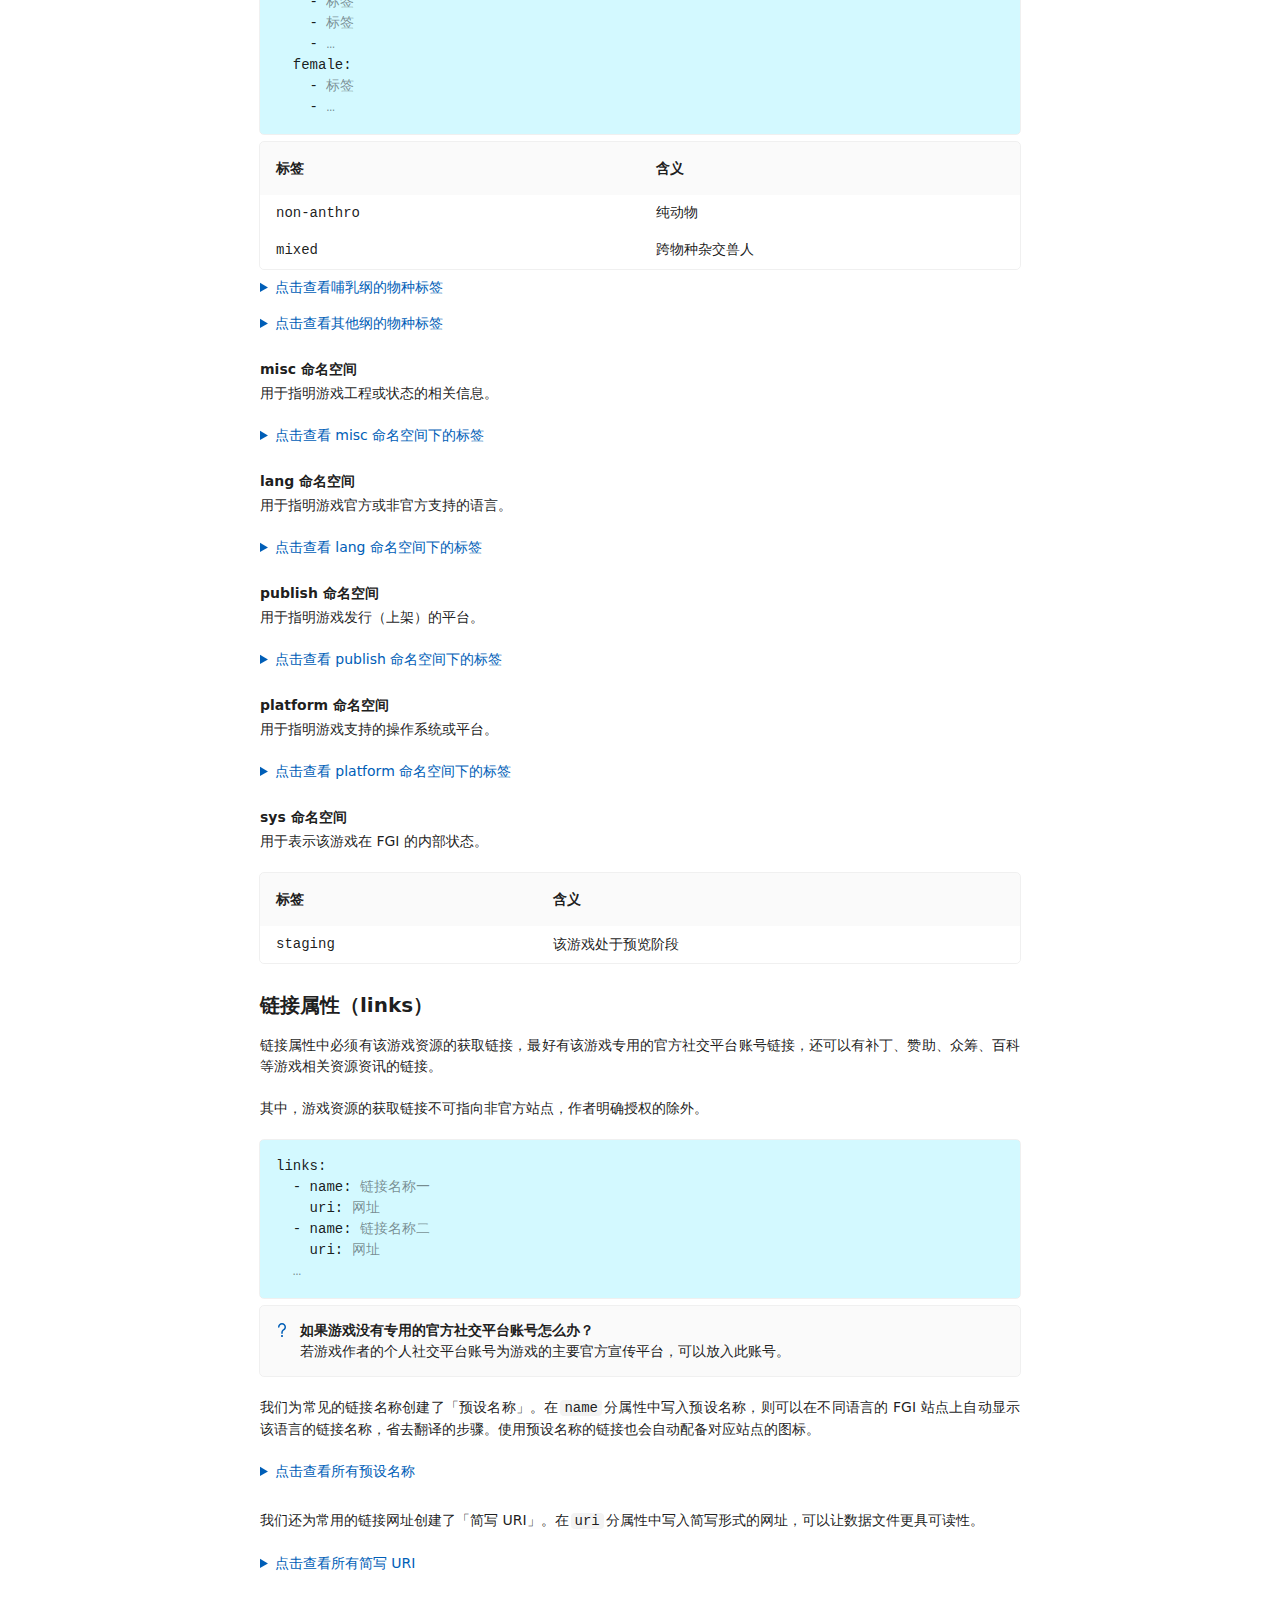
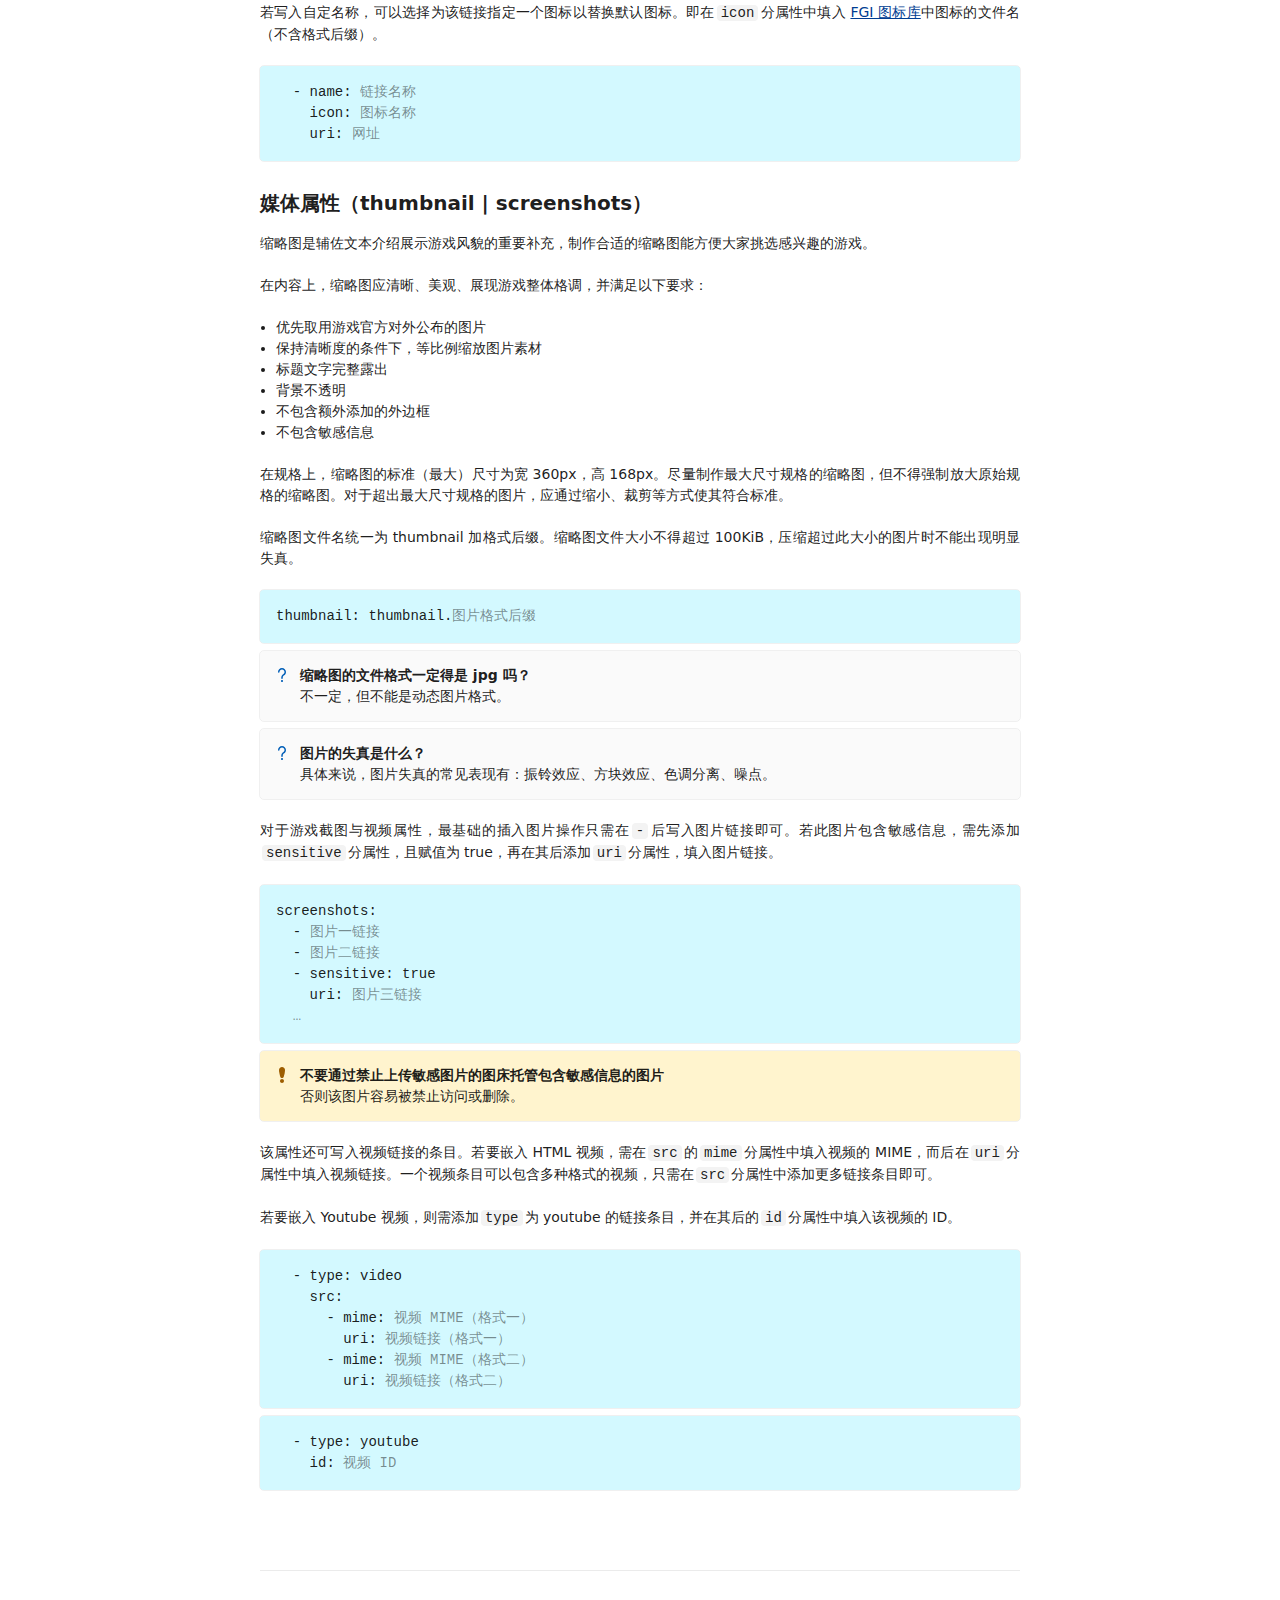
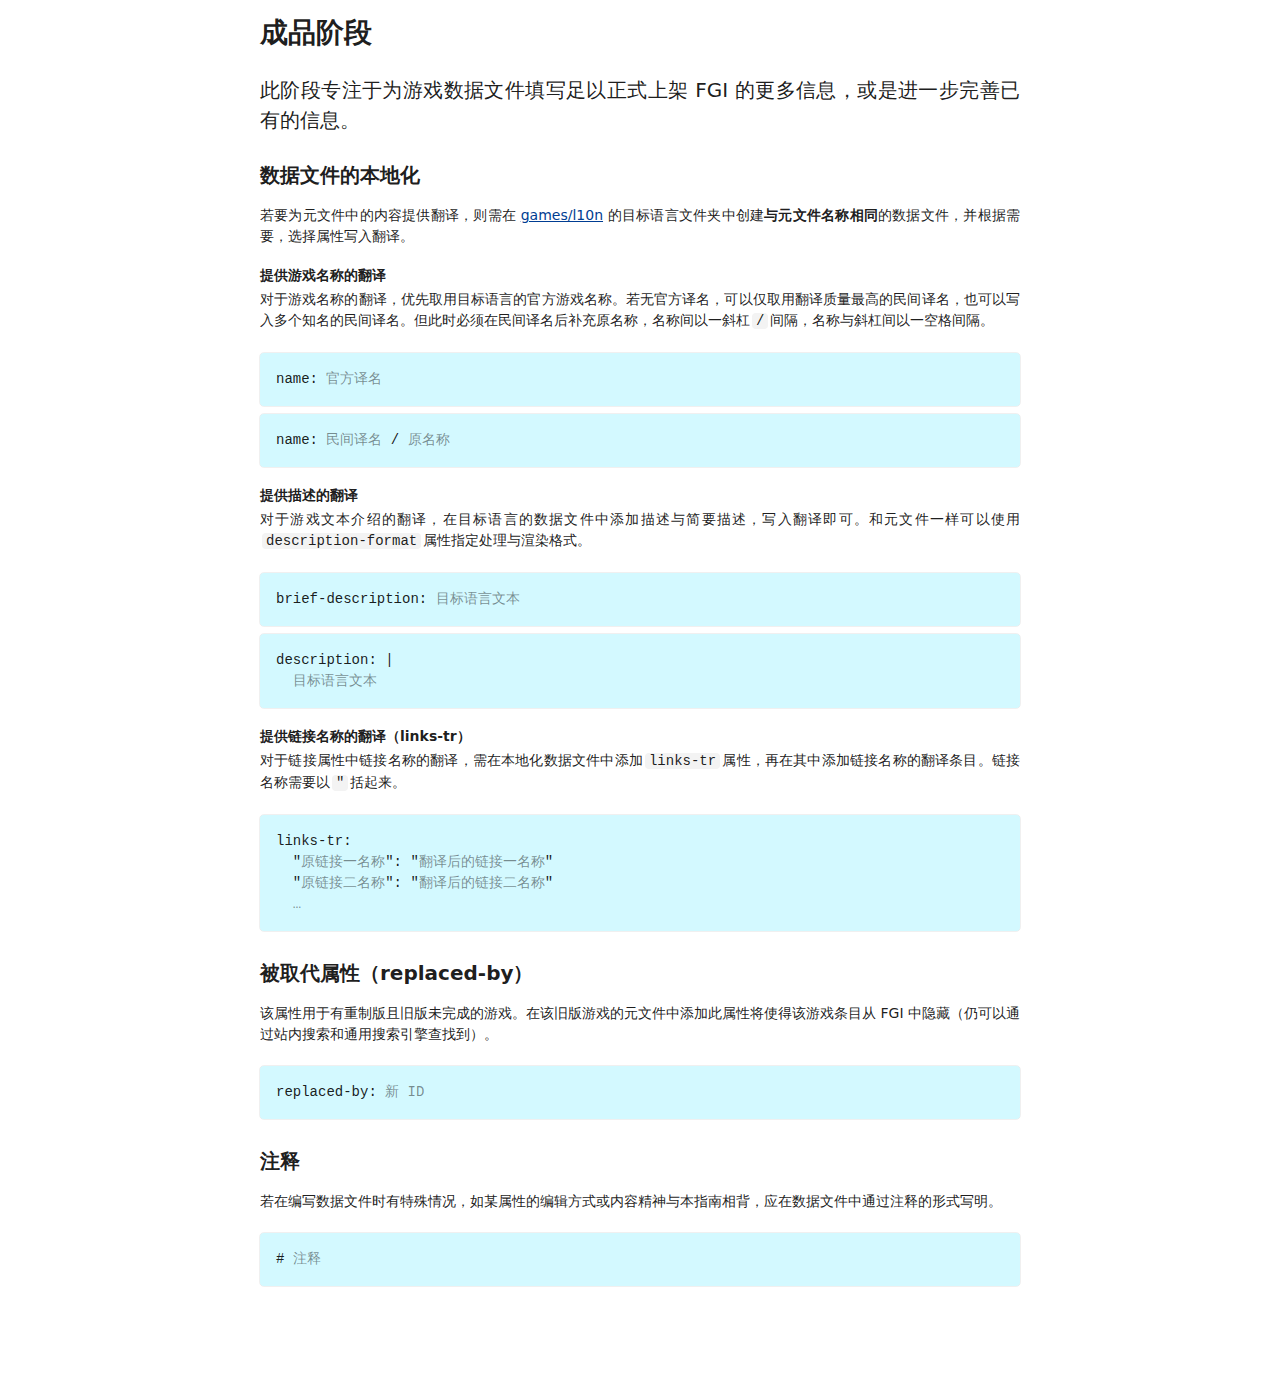
==== commit 1e5cb233: "补全游戏数据文件贡献指南；添加语言切换功能" ====
--- a/games.html
+++ b/games.html
@@ -5,7 +5,7 @@
         <meta name="viewport" content="width=device-width, initial-scale=1.0" />
         <meta name="color-scheme" content="light dark" />
         <meta name="description" content="学习如何编写兽人控游戏索引的游戏数据文件。" />
-        <meta property="og:title" content="游戏数据文件贡献指南">
+        <meta property="og:title" content="兽人控游戏索引 - 游戏数据文件贡献指南" />
         <meta property="og:type" content="website" />
         <meta property="og:url" content="https://967018.github.io/FurryGamesIndex-Contribution/games.html" />
         <meta property="og:image" content="./resources/logo_bounded.png" />
@@ -13,52 +13,86 @@
         <link rel="icon" href="./resources/favicon.ico" />
         <link rel="stylesheet" href="./styles/global.css" />
         <link rel="stylesheet" href="./styles/games.css" />
+        <style>
+            :lang(en) span[lang]:not([lang="en"]),
+            :lang(zh-Hans) span[lang]:not([lang="zh-Hans"]),
+            :lang(zh-Hant) span[lang]:not([lang="zh-Hant"]) {
+                display: none;
+            }
+        </style>
         <script defer src="./scripts/global.js"></script>
     </head>
     <body type-ramp="body">
         <header>
             <nav>
-                <ul type-ramp="body-large">
+                <ul>
                     <li>
                         <a href="https://furrygames.top/zh-cn/index.html">
                             <fds-icon name="fgi" size="24" theme="shaded"></fds-icon>
-                            兽人控游戏索引
+                            <span lang="en">Furry Games Index</span>
+                            <span lang="zh-Hans">兽人控游戏索引</span>
+                            <span lang="zh-Hant">獸人控遊戲索引</span>
                         </a>
                     </li>
                     <li>
                         <a href="https://furrygames.top/zh-cn/list.html">
                             <fds-icon name="games" size="20" theme="regular"></fds-icon>
-                            <span>游戏列表</span>
+                            <span lang="en">Games</span>
+                            <span lang="zh-Hans">游戏列表</span>
+                            <span lang="zh-Hant">遊戲列表</span>
                         </a>
                     </li>
                     <li class="activated">
-                        <a href="./index.html">
+                        <a href="#">
                             <fds-icon name="person-add" size="20" theme="shaded"></fds-icon>
-                            <span>项目贡献</span>
+                            <span lang="en">Contribution</span>
+                            <span lang="zh-Hans">项目贡献</span>
+                            <span lang="zh-Hant">專案貢獻</span>
                         </a>
                     </li>
                     <li>
                         <a href="https://furrygames.top/zh-cn/search.html">
                             <fds-icon name="search" size="20" theme="regular"></fds-icon>
-                            <span>搜索</span>
+                            <span lang="en">Search</span>
+                            <span lang="zh-Hans">搜索</span>
+                            <span lang="zh-Hant">搜尋</span>
                         </a>
                     </li>
-                    <li>
-                        <a href="https://furrygames.top/languages.html">
-                            <fds-icon name="languauge" size="20" theme="regular"></fds-icon>
-                            <span>语言</span>
-                        </a>
+                    <li id="language">
+                        <button>
+                            <fds-icon name="language" size="20" theme="regular"></fds-icon>
+                            <span lang="en">Languages</span>
+                            <span lang="zh-Hans">语言</span>
+                            <span lang="zh-Hant">語言</span>
+                        </button>
+                        <menu class="flyout list" type-ramp="body">
+                            <li><button lang="en">English</button></li>
+                            <li class="activated"><button lang="zh-Hans">简体中文</button></li>
+                            <li><button lang="zh-Hant">正體中文</button></li>
+                        </menu>
                     </li>
                 </ul>
             </nav>
             <div class="headings">
-                <h1>贡献指南<wbr /><span> - </span><span type-ramp="title-large">游戏数据文件</span></h1>
+                <h1>
+                    <span lang="en">Guides</span>
+                    <span lang="zh-Hans">贡献指南</span>
+                    <span lang="zh-Hant">貢獻指南</span>
+                    <span>-&nbsp;</span>
+                </h1>
+                <h1 type-ramp="title-large">
+                    <span lang="en">Game description files</span>
+                    <span lang="zh-Hans">游戏数据文件</span>
+                    <span lang="zh-Hant">遊戲資料檔案</span>
+                </h1>
                 <a class="button" href="./index.html" variant="standard" density="dense">
                     <fds-icon name="chevron-left" size="16" theme="regular"></fds-icon>
-                    返回
+                    <span lang="en">Back</span>
+                    <span lang="zh-Hans">返回</span>
+                    <span lang="zh-Hant">返回</span>
                 </a>
             </div>
-            <p type-ramp="subtitle">根据资料的资格能力和丰富程度，我们划分出四个阶段来编写游戏数据文件而后部署到 FGI 中。通过下面的指南，你可以根据掌握资料的情况前进到适合的阶段，只看需要看的，只写需要写的。</p>
+            <p type-ramp="subtitle">根据资料的资格能力和丰富程度，我们划分出四个阶段来编写游戏数据文件而后部署到 FGI 中。通过下面的指南，你可以根据掌握资料的情况前进到适合的阶段，只看需要看的，只写需要写的。若在参照个别游戏数据文件时发现与本指南不符的历史遗留问题，请以本指南文本为准。</p>
             <article>
                 <h2 type-ramp="subtitle">一、提议阶段</h2>
                 <ul type-ramp="body-large">
@@ -73,25 +107,25 @@
                     <li><a class="hyperlink" href="#game-id">游戏 ID</a></li>
                     <li><a class="hyperlink" href="#name">名称属性</a></li>
                     <li><a class="hyperlink" href="#expunge">软删除属性</a></li>
-                    <li><a class="hyperlink" href="#description">描述与简要描述属性</a></li>
+                    <li><a class="hyperlink" href="#description">描述属性</a></li>
                 </ul>
             </article>
             <article>
                 <h2 type-ramp="subtitle">三、预览阶段</h2>
                 <ul type-ramp="body-large">
-                    <li><a class="hyperlink">进一步认识 FGI 数据库</a></li>
-                    <li><a class="hyperlink">媒体属性</a></li>
-                    <li><a class="hyperlink">作者属性</a></li>
-                    <li><a class="hyperlink">标签属性</a></li>
-                    <li><a class="hyperlink">链接属性</a></li>
+                    <li><a class="hyperlink" href="#assets-usage">进一步认识 FGI 数据库</a></li>
+                    <li><a class="hyperlink" href="#authors">作者属性</a></li>
+                    <li><a class="hyperlink" href="#tags">标签属性</a></li>
+                    <li><a class="hyperlink" href="#links">链接属性</a></li>
+                    <li><a class="hyperlink" href="#media">媒体属性</a></li>
                 </ul>
             </article>
             <article>
                 <h2 type-ramp="subtitle">四、成品阶段</h2>
                 <ul type-ramp="body-large">
-                    <li><a class="hyperlink">数据文件的本地化</a></li>
-                    <li><a class="hyperlink">被取代属性</a></li>
-                    <li><a class="hyperlink">注释</a></li>
+                    <li><a class="hyperlink" href="#translation">数据文件的本地化</a></li>
+                    <li><a class="hyperlink" href="#replaced-by">被取代属性</a></li>
+                    <li><a class="hyperlink" href="#comment">注释</a></li>
                 </ul>
             </article>
         </header>
@@ -99,7 +133,7 @@
         <main>
             <section id="propose">
                 <h2 type-ramp="title">提议阶段</h2>
-                <p type-ramp="subtitle">此阶段专注于判断你想添加到 FGI 的游戏适不适合编入 FGI。</p>
+                <p type-ramp="subtitle">此阶段专注于判断你想添加的游戏适不适合编入 FGI。完成本阶段可向 FGI 申请添加新游戏。</p>
                 <article id="permit">
                     <h3 type-ramp="subtitle">游戏准入门槛</h3>
                     <div class="text">
@@ -123,7 +157,7 @@
                         <figure class="info-bar" severity="informational">
                             <fds-icon name="question" size="20" theme="filled"></fds-icon>
                             <figcaption class="title" type-ramp="body-strong">我能提交主要关于其他性向的兽人游戏吗？</figcaption>
-                            <p>当然可以！由于当前本项目的贡献者们大部分是同性恋，所以 FGI 里面向同性恋受众的游戏较多。不过我们也添加了一些异性恋受众游戏。如果你希望看到你喜欢的其他性向游戏编入到 FGI，不要犹豫，现在就向我们提交申请或直接提交游戏数据文件吧。</p>
+                            <p>当然可以！由于当前本项目的贡献者们大部分是同性恋，所以本站面向同性恋受众的游戏较多。不过我们也添加了一些异性恋受众的游戏。如果你希望喜欢的其他性向游戏编入到 FGI，不要犹豫，现在就向我们提交申请或直接提交游戏数据文件吧。</p>
                         </figure>
                         <figure class="info-bar" severity="informational">
                             <fds-icon name="question" size="20" theme="filled"></fds-icon>
@@ -141,7 +175,7 @@
             <hr class="divider" />
             <section id="draft">
                 <h2 type-ramp="title">草稿阶段</h2>
-                <p type-ramp="subtitle">此阶段专注于创建游戏数据文件并创建多人合作的基础。</p>
+                <p type-ramp="subtitle">此阶段专注于创建游戏数据文件和多人合作的基础。完成本阶段可向 FGI 提交游戏数据文件或拉取请求。</p>
                 <article id="database-introduction">
                     <h3 type-ramp="subtitle">初步认识 FGI 数据库</h3>
                     <div class="text">
@@ -167,7 +201,7 @@
                             <picture>
                                 <img src="./resources/illustrations/localization_process_wide.png" />
                             </picture>
-                            <figcaption>虽然《煦风新笺》的原始语言为中文，但也必须先创建主要以英文书写的元文件，之后再创建针对中文的本地化数据文件。</figcaption>
+                            <figcaption>虽然《煦风新笺》的原始语言为中文，但也必须先创建元文件，之后再创建针对中文的本地化数据文件。</figcaption>
                         </figure>
                     </div>
                 </article>
@@ -192,7 +226,7 @@
                         <p>游戏 ID 是用于引用游戏的字符串，游戏数据文件和对应的资源文件夹都以此命名。ID 优先取用游戏的官方正式英语名称（保留原始大小写）。</p>
                         <p>若游戏无英语名称：</p>
                         <ul>
-                            <li>原名称为日语的，取其罗马字表示</li>
+                            <li>原名称为日语的，取其罗马音表示</li>
                             <li>原名称为汉语的，取其拼音表示</li>
                         </ul>
                         <p>定义 ID 时要注意：</p>
@@ -224,7 +258,7 @@
                     </div>
                 </article>
                 <article id="name">
-                    <h3 type-ramp="subtitle">名称属性</h3>
+                    <h3 type-ramp="subtitle">名称属性（name）</h3>
                     <div class="text">
                         <p>游戏名称优先取用该游戏的官方英语正式名称（保留原始大小写，下文简称「英语名称」），其次取用该游戏最广泛传播的英文译名，再次取用原名称。</p>
                         <p>选取名称时要注意：</p>
@@ -251,7 +285,7 @@
                     </div>
                 </article>
                 <article id="expunge">
-                    <h3 type-ramp="subtitle">软删除属性</h3>
+                    <h3 type-ramp="subtitle">软删除属性（expunge）</h3>
                     <div class="text">
                         <p>若游戏官方未释出公开且至今能够有效获取的测试版本，则需在元文件中添加此属性。</p>
                         <p>使用该属性将使该游戏从游戏列表、站内搜索结果和通用 Web 搜索引擎中被删除，但游戏页面仍然实际存在，且不会在作者页面与该作者的“更多游戏小部件”中隐藏。游戏页面上将显示提示条。</p>
@@ -268,7 +302,7 @@
                     </div>
                 </article>
                 <article id="description">
-                    <h3 type-ramp="subtitle">描述与简要描述属性</h3>
+                    <h3 type-ramp="subtitle">描述属性（brief-description | description | description-format）</h3>
                     <div class="text">
                         <p>简要描述属性承载着游戏简要的文字介绍，用于 FGI 游戏列表的标准视图。该属性为可选属性，若未添加该属性，网页处理程序将自动从描述属性中提取简要描述。</p>
                         <p>一般简要描述应短于游戏的完整描述，但完整描述本身较短的除外。简要描述的字数原则上最大不得超过 400 个单字节字符，推荐大于 200 个单字节字符。</p>
@@ -295,7 +329,13 @@
                     </div>
                     <div class="interpretation">
                         <pre>
-                            <code>description: |</code><span><br>&nbsp;&nbsp;第一段介绍</span><span><br>&nbsp;&nbsp;第二段介绍</span><span><br>&nbsp;&nbsp;……</span>
+                            <code>description: |</code>
+                            <br>
+                            <span>&nbsp;&nbsp;第一段介绍</span>
+                            <br>
+                            <span>&nbsp;&nbsp;第二段介绍</span>
+                            <br>
+                            <span>&nbsp;&nbsp;……</span>
                         </pre>
                         <pre>
                             <code>description-format: markdown</code>
@@ -306,13 +346,1423 @@
             <hr class="divider" />
             <section id="candidate">
                 <h2 type-ramp="title">预览阶段</h2>
-                <p type-ramp="subtitle">此阶段专注于为游戏数据文件填写足以预备上架 FGI 的基础信息。</p>
+                <p type-ramp="subtitle">此阶段专注于为游戏数据文件填写足以预备上架 FGI 的基础信息。此阶段的元文件虽必须具备如下各属性，但属性中的内容可以是不完整的，从而该游戏将只在 FGI 游戏列表和相关作者页面中展出，不能被通用搜索引擎收录，直到补充完整信息进入下一阶段。</p>
+                <article id="assets-usage">
+                    <h3 type-ramp="subtitle">进一步认识 FGI 数据库</h3>
+                    <div class="text">
+                        <p>在 FGI 中，对于图片及视频的资源引用有两种方式：</p>
+                        <ul>
+                            <li>通过 URI 进行外部引用</li>
+                            <li>通过文件名进行内部引用</li>
+                        </ul>
+                        <p>缩略图与作者头像应始终存放于 FGI 项目仓库通过通过文件名进行内部引用。其他资源如游戏截图、视频应始终通过通过 URI 进行外部引用。</p>
+                    </div>
+                    <div class="interpretation">
+                        <figure class="info-bar" severity="critical">
+                            <fds-icon name="important" size="20" theme="filled"></fds-icon>
+                            <figcaption class="title" type-ramp="body-strong">URI 链接中不得含有查询字符串，且必须包含可识别的媒体格式后辍</figcaption>
+                            <p>对于前者如 example.com/image.cgi?filename=picture.png 就不行，对于后者如 example.com/image.psd 也不行。</p>
+                        </figure>
+                    </div>
+                </article>
+                <article id="authors">
+                    <h3 type-ramp="subtitle">作者属性（authors）</h3>
+                    <div class="text">
+                        <p>作者属性以<code>authors:</code>开头，后依次添加作者条目。</p>
+                        <p>若欲添加的作者已收录 FGI 作者数据库，作者属性的<code>name</code>分属性必须取用对应作者数据文件名称属性的值。其他情况则直接填写作者知名度最广的官方名称。</p>
+                        <p>每位作者必须至少指定一个分工角色，单个作者的多个分工角色间以<code>,</code>加一空格间隔。</p>
+                    </div>
+                    <div class="interpretation">
+                        <pre>
+                            <code>authors:</code><br><code>&nbsp;&nbsp;- name: <span>作者一名称</span></code>
+                            <br>
+                            <code>&nbsp;&nbsp;&nbsp;&nbsp;role: [ <span>分工角色</span> ]</code>
+                            <br>
+                            <code>&nbsp;&nbsp;- name: <span>作者二名称</span></code>
+                            <br>
+                            <code>&nbsp;&nbsp;&nbsp;&nbsp;role: [ <span>分工角色一</span><code>, </code><span>分工角色二</span> ]</code>
+                            <br>
+                            <span>&nbsp;&nbsp;…</span>
+                        </pre>
+                        <table>
+                            <thead type-ramp="body-strong">
+                                <tr>
+                                    <th scope="col">分工角色</th>
+                                    <th scope="col">含义</th>
+                                </tr>
+                            </thead>
+                            <tbody>
+                                <tr>
+                                    <th>producer</th>
+                                    <td>总制作（一般适用于独立作者和制作团队，或分工不易细分的游戏的作者）</td>
+                                </tr>
+                                <tr>
+                                    <th>animator</th>
+                                    <td>动画制作</td>
+                                </tr>
+                                <tr>
+                                    <th>artist</th>
+                                    <td>绘图</td>
+                                </tr>
+                                <tr>
+                                    <th>character-designer</th>
+                                    <td>角色设计</td>
+                                </tr>
+                                <tr>
+                                    <th>musician</th>
+                                    <td>音乐创作；配乐指导</td>
+                                </tr>
+                                <tr>
+                                    <th>programmer</th>
+                                    <td>编程</td>
+                                </tr>
+                                <tr>
+                                    <th>publisher</th>
+                                    <td>发行</td>
+                                </tr>
+                                <tr>
+                                    <th>scenographer</th>
+                                    <td>场景设计</td>
+                                </tr>
+                                <tr>
+                                    <th>screenwriter</th>
+                                    <td>剧本编写</td>
+                                </tr>
+                                <tr>
+                                    <th>translator</th>
+                                    <td>翻译</td>
+                                </tr>
+                                <tr>
+                                    <th>voice-actor</th>
+                                    <td>配音</td>
+                                </tr>
+                                <tr>
+                                    <th>others</th>
+                                    <td>其他</td>
+                                </tr>
+                            </tbody>
+                        </table>
+                    </div>
+                    <div class="text">
+                        <p>若该作者非该游戏的核心作者，且与 FGI 数据库中的关联游戏少于 3 个，则需在该作者的条目中添加<code>standalone: true</code>。</p>
+                        <p>此时可以使用<code>avatar</code>分属性为该作者指定头像图片，作者头像图片应存放至位于项目仓库 <a class="hyperlink" href="https://github.com/FurryGamesIndex/games/tree/master/assets/_avatar">games/assets/_avatar/</a> 中的对应作者文件夹内；使用<code>link-uri</code>分属性为该作者链接一个社交平台页面，对应 FGI 游戏页面中该作者名称将变为超链接。上述两个分属性均为可选属性。</p>
+                    </div>
+                    <div class="interpretation">
+                        <pre>
+                            <code>&nbsp;&nbsp;- name: <span>作者名称</span></code>
+                            <br>
+                            <code>&nbsp;&nbsp;&nbsp;&nbsp;standalone: true</code>
+                            <br>
+                            <code>&nbsp;&nbsp;&nbsp;&nbsp;avatar: <span>头像引用路径</span></code>
+                            <br>
+                            <code>&nbsp;&nbsp;&nbsp;&nbsp;link-uri: <span>作者社交平台链接</span></code>
+                            <br>
+                            <code>&nbsp;&nbsp;&nbsp;&nbsp;role: [ <span>分工角色</span> ]</code>
+                        </pre>
+                    </div>
+                </article>
+                <article id="tags">
+                    <h3 type-ramp="subtitle">标签属性（tags）</h3>
+                    <div class="text">
+                        <p>标签是对游戏内容及信息的另一种概括，为游戏添加完善的标签有助于 FGI 更好的分类游戏，优化筛选和搜索功能。</p>
+                        <p>标签属性以<code>tags:</code>开头，后依次添加命名空间，再在命名空间内依次添加具体标签。</p>
+                    </div>
+                    <div class="interpretation">
+                        <pre>
+                            <code>tags:</code>
+                            <br>
+                            <code>&nbsp;&nbsp;<span>命名空间一</span>:</code>
+                            <br>
+                            <code>&nbsp;&nbsp;&nbsp;&nbsp;- <span>标签</span></code>
+                            <br>
+                            <code>&nbsp;&nbsp;&nbsp;&nbsp;- <span>标签</span></code>
+                            <br>
+                            <code>&nbsp;&nbsp;&nbsp;&nbsp;- <span>…</span></code>
+                            <br>
+                            <code>&nbsp;&nbsp;<span>命名空间二</span>:</code>
+                            <br>
+                            <code>&nbsp;&nbsp;&nbsp;&nbsp;- <span>标签</span></code>
+                            <br>
+                            <code>&nbsp;&nbsp;&nbsp;&nbsp;- <span>…</span></code>
+                            <br>
+                            <code>&nbsp;&nbsp;<span>…</span></code>
+                        </pre>
+                    </div>
+                    <div class="text">
+                        <h4 type-ramp="body-strong">type 命名空间</h4>
+                        <p>用于指明游戏的类型。其中，若添加了<code>yiff</code>与<code>gore</code>标签，该游戏页面将显示敏感内容警告信息。</p>
+                    </div>
+                    <div class="interpretation">
+                        <details>
+                            <summary>点击查看 type 命名空间下的标签</summary>
+                            <table>
+                                <thead type-ramp="body-strong">
+                                    <tr>
+                                        <th scope="col">标签</th>
+                                        <th scope="col">含义</th>
+                                    </tr>
+                                </thead>
+                                <tbody>
+                                    <tr>
+                                        <th>action</th>
+                                        <td>动作游戏</td>
+                                    </tr>
+                                    <tr>
+                                        <th>adventure</th>
+                                        <td>冒险游戏</td>
+                                    </tr>
+                                    <tr>
+                                        <th>board</th>
+                                        <td>棋牌游戏</td>
+                                    </tr>
+                                    <tr>
+                                        <th>business-sim</th>
+                                        <td>模拟经营游戏</td>
+                                    </tr>
+                                    <tr>
+                                        <th>casual</th>
+                                        <td>休闲游戏</td>
+                                    </tr>
+                                    <tr>
+                                        <th>dating-sim</th>
+                                        <td>模拟约会游戏</td>
+                                    </tr>
+                                    <tr>
+                                        <th>fighting</th>
+                                        <td>格斗游戏</td>
+                                    </tr>
+                                    <tr>
+                                        <th>music</th>
+                                        <td>音乐游戏</td>
+                                    </tr>
+                                    <tr>
+                                        <th>puzzle</th>
+                                        <td>解谜游戏</td>
+                                    </tr>
+                                    <tr>
+                                        <th>roguelike</th>
+                                        <td>Roguelike 游戏</td>
+                                    </tr>
+                                    <tr>
+                                        <th>role-playing</th>
+                                        <td>角色扮演游戏</td>
+                                    </tr>
+                                    <tr>
+                                        <th>shooter</th>
+                                        <td>射击游戏</td>
+                                    </tr>
+                                    <tr>
+                                        <th>sports</th>
+                                        <td>体育游戏</td>
+                                    </tr>
+                                    <tr>
+                                        <th>strategy</th>
+                                        <td>冒险游戏</td>
+                                    </tr>
+                                    <tr>
+                                        <th>visual-novel</th>
+                                        <td>视觉小说</td>
+                                    </tr>
+                                    <tr>
+                                        <th>non-indie</th>
+                                        <td>非独立游戏</td>
+                                    </tr>
+                                    <tr>
+                                        <th>bara</th>
+                                        <td>包含较多男同性恋向内容的游戏</td>
+                                    </tr>
+                                    <tr>
+                                        <th>yuri</th>
+                                        <td>包含较多女同性恋向内容的游戏</td>
+                                    </tr>
+                                    <tr style="background-color: var(--system-caution-background)">
+                                        <th>yiff</th>
+                                        <td>包含成人（R-18）内容的游戏</td>
+                                    </tr>
+                                    <tr style="background-color: var(--system-caution-background)">
+                                        <th>gore</th>
+                                        <td>包含怪诞内容的游戏</td>
+                                    </tr>
+                                </tbody>
+                            </table>
+                        </details>
+                    </div>
+                    <div class="text">
+                        <h4 type-ramp="body-strong">male 与 female 命名空间</h4>
+                        <p>male 与 female 命名空间共用同一套标签，用于指明游戏中兽人或人类的类型和特点。若选取的标签属于游戏中<strong>主要角色</strong>的特征，则将此标签放入对应角色的<code>male</code>（男性）或<code>female</code>（女性）分属性中。</p>
+                    </div>
+                    <div id="species" class="interpretation">
+                        <pre>
+                            <code>&nbsp;&nbsp;male:</code>
+                            <br>
+                            <code>&nbsp;&nbsp;&nbsp;&nbsp;- <span>标签</span></code>
+                            <br>
+                            <code>&nbsp;&nbsp;&nbsp;&nbsp;- <span>标签</span></code>
+                            <br>
+                            <code>&nbsp;&nbsp;&nbsp;&nbsp;- <span>…</span></code>
+                            <br>
+                            <code>&nbsp;&nbsp;female:</code>
+                            <br>
+                            <code>&nbsp;&nbsp;&nbsp;&nbsp;- <span>标签</span></code>
+                            <br>
+                            <code>&nbsp;&nbsp;&nbsp;&nbsp;- <span>…</span></code>
+                        </pre>
+                        <table>
+                            <thead type-ramp="body-strong">
+                                <tr>
+                                    <th scope="col">标签</th>
+                                    <th scope="col">含义</th>
+                                </tr>
+                            </thead>
+                            <tbody>
+                                <tr>
+                                    <th>non-anthro</th>
+                                    <td>纯动物</td>
+                                </tr>
+                                <tr>
+                                    <th>mixed</th>
+                                    <td>跨物种杂交兽人</td>
+                                </tr>
+                            </tbody>
+                        </table>
+                        <details>
+                            <summary>点击查看哺乳纲的物种标签</summary>
+                            <table>
+                                <thead type-ramp="body-strong">
+                                    <tr>
+                                        <th scope="col"></th>
+                                        <th scope="col">属</th>
+                                        <th scope="col">种</th>
+                                        <th scope="col">亚种</th>
+                                        <th scope="col">标签</th>
+                                    </tr>
+                                </thead>
+                                <tbody>
+                                    <tr>
+                                        <th rowspan="4">犬科</th>
+                                        <td rowspan="2">🐺犬属</td>
+                                        <td rowspan="2">灰狼</td>
+                                        <td>-</td>
+                                        <td>wolf</td>
+                                    </tr>
+                                    <tr>
+                                        <td>🐶家犬</td>
+                                        <td>dog</td>
+                                    </tr>
+                                    <tr class="row-start">
+                                        <td>貉属</td>
+                                        <td>-</td>
+                                        <td>-</td>
+                                        <td>raccoon-dog</td>
+                                    </tr>
+                                    <tr>
+                                        <td>🦊狐属</td>
+                                        <td>-</td>
+                                        <td>-</td>
+                                        <td>fox</td>
+                                    </tr>
+                                </tbody>
+                            </table>
+                            <table>
+                                <thead type-ramp="body-strong">
+                                    <tr>
+                                        <th scope="col"></th>
+                                        <th scope="col">属</th>
+                                        <th scope="col" style="--column-span: 2">种</th>
+                                        <th scope="col">标签</th>
+                                    </tr>
+                                </thead>
+                                <tbody>
+                                    <tr>
+                                        <th rowspan="7">猫科</th>
+                                        <td>猎豹属</td>
+                                        <td>-</td>
+                                        <td>cheetah</td>
+                                    </tr>
+                                    <tr>
+                                        <td>猫属</td>
+                                        <td>🐱家猫</td>
+                                        <td>cat</td>
+                                    </tr>
+                                    <tr>
+                                        <td>猞猁属</td>
+                                        <td>-</td>
+                                        <td>lynx</td>
+                                    </tr>
+                                    <tr class="row-start">
+                                        <td rowspan="4">豹属</td>
+                                        <td>🦁狮</td>
+                                        <td>lion</td>
+                                    </tr>
+                                    <tr>
+                                        <td>🐆豹</td>
+                                        <td>leopard</td>
+                                    </tr>
+                                    <tr>
+                                        <td>🐯虎</td>
+                                        <td>tiger</td>
+                                    </tr>
+                                    <tr>
+                                        <td>雪豹</td>
+                                        <td>snow-leopard</td>
+                                    </tr>
+                                </tbody>
+                            </table>
+                            <table>
+                                <thead type-ramp="body-strong">
+                                    <tr>
+                                        <th scope="col"></th>
+                                        <th scope="col">小目</th>
+                                        <th scope="col">科</th>
+                                        <th scope="col">种</th>
+                                        <th scope="col">标签</th>
+                                    </tr>
+                                </thead>
+                                <tbody>
+                                    <tr>
+                                        <th rowspan="3">灵长目</th>
+                                        <td>🐵阔鼻小目</td>
+                                        <td>-</td>
+                                        <td>-</td>
+                                        <td rowspan="2">monkey</td>
+                                    </tr>
+                                    <tr>
+                                        <td rowspan="2">狹鼻小目</td>
+                                        <td>猴科</td>
+                                        <td>-</td>
+                                    </tr>
+                                    <tr class="row-start">
+                                        <td>人科</td>
+                                        <td>🧑智人</td>
+                                        <td>humankind</td>
+                                    </tr>
+                                </tbody>
+                            </table>
+                            <table>
+                                <thead type-ramp="body-strong">
+                                    <tr>
+                                        <th scope="col"></th>
+                                        <th scope="col">科</th>
+                                        <th scope="col" style="--column-span: 2">亚科</th>
+                                        <th scope="col">标签</th>
+                                    </tr>
+                                </thead>
+                                <tbody>
+                                    <tr>
+                                        <th rowspan="5">偶蹄目</th>
+                                        <td rowspan="2">牛科</td>
+                                        <td>🐮牛亚科</td>
+                                        <td>cattle</td>
+                                    </tr>
+                                    <tr>
+                                        <td>🐏羊亚科</td>
+                                        <td>sheep</td>
+                                    </tr>
+                                    <tr class="row-start">
+                                        <td>🐷猪科</td>
+                                        <td>-</td>
+                                        <td>pig</td>
+                                    </tr>
+                                    <tr>
+                                        <td>🦌鹿科</td>
+                                        <td>-</td>
+                                        <td>deer</td>
+                                    </tr>
+                                    <tr>
+                                        <td>🐬海豚科</td>
+                                        <td>-</td>
+                                        <td>dolphin</td>
+                                    </tr>
+                                </tbody>
+                            </table>
+                            <table>
+                                <thead type-ramp="body-strong">
+                                    <tr>
+                                        <th scope="col"></th>
+                                        <th scope="col">总科</th>
+                                        <th scope="col">科</th>
+                                        <th scope="col">亚科</th>
+                                        <th scope="col">标签</th>
+                                    </tr>
+                                </thead>
+                                <tbody>
+                                    <tr>
+                                        <th rowspan="9">食肉目</th>
+                                        <td>🐻熊总科</td>
+                                        <td>-</td>
+                                        <td>-</td>
+                                        <td>bear</td>
+                                    </tr>
+                                    <tr class="row-start">
+                                        <td rowspan="7">🦨鼬总科</td>
+                                        <td rowspan="5">鼬科</td>
+                                        <td>水獭亚科</td>
+                                        <td>otter</td>
+                                    </tr>
+                                    <tr class="row-start">
+                                        <td>獾亚科</td>
+                                        <td rowspan="3">badger</td>
+                                    </tr>
+                                    <tr>
+                                        <td>蜜獾亚科</td>
+                                    </tr>
+                                    <tr>
+                                        <td>美洲獾亚科</td>
+                                    </tr>
+                                    <tr class="row-start">
+                                        <td>鼬亚科</td>
+                                        <td>weasel</td>
+                                    </tr>
+                                    <tr class="row-start">
+                                        <td>小熊猫科</td>
+                                        <td>小熊猫亚科</td>
+                                        <td>red-panda</td>
+                                    </tr>
+                                    <tr>
+                                        <td>浣熊科</td>
+                                        <td>🦝浣熊亚科</td>
+                                        <td>raccoon</td>
+                                    </tr>
+                                    <tr class="row-start">
+                                        <td>獴总科</td>
+                                        <td>鬣狗科</td>
+                                        <td>-</td>
+                                        <td>hyena</td>
+                                    </tr>
+                                </tbody>
+                            </table>
+                            <table>
+                                <thead type-ramp="body-strong">
+                                    <tr>
+                                        <th scope="col"></th>
+                                        <th scope="col">目</th>
+                                        <th scope="col">科</th>
+                                        <th scope="col">亚科</th>
+                                        <th scope="col">标签</th>
+                                    </tr>
+                                </thead>
+                                <tbody>
+                                    <tr>
+                                        <th rowspan="5">哺乳纲</th>
+                                        <td>双门齿目</td>
+                                        <td>🦘袋鼠科</td>
+                                        <td>-</td>
+                                        <td>kangaroo</td>
+                                    </tr>
+                                    <tr>
+                                        <td>真盲缺目</td>
+                                        <td>猬科</td>
+                                        <td>🦔猬亚科</td>
+                                        <td>hedgehog</td>
+                                    </tr>
+                                    <tr>
+                                        <td>兔形目</td>
+                                        <td>🐇兔科</td>
+                                        <td>-</td>
+                                        <td>rabbit</td>
+                                    </tr>
+                                    <tr>
+                                        <td rowspan="2">奇蹄目</td>
+                                        <td>🦏犀科</td>
+                                        <td>-</td>
+                                        <td>rhino</td>
+                                    </tr>
+                                    <tr>
+                                        <td>🐴马科</td>
+                                        <td>-</td>
+                                        <td>horse</td>
+                                    </tr>
+                                </tbody>
+                            </table>
+                        </details>
+                        <details>
+                            <summary>点击查看其他纲的物种标签</summary>
+                            <table>
+                                <thead type-ramp="body-strong">
+                                    <tr>
+                                        <th scope="col"></th>
+                                        <th scope="col" style="--column-span: 3">总目</th>
+                                        <th scope="col">标签</th>
+                                    </tr>
+                                </thead>
+                                <tbody>
+                                    <tr>
+                                        <th>两栖纲</th>
+                                        <td>🐸蛙总目</td>
+                                        <td>frog</td>
+                                    </tr>
+                                </tbody>
+                            </table>
+                            <table>
+                                <thead type-ramp="body-strong">
+                                    <tr>
+                                        <th scope="col"></th>
+                                        <th scope="col" style="--column-span: 3">总目</th>
+                                        <th scope="col">标签</th>
+                                    </tr>
+                                </thead>
+                                <tbody>
+                                    <tr>
+                                        <th>鸟纲</th>
+                                        <th>🦜-</th>
+                                        <td>bird</td>
+                                    </tr>
+                                </tbody>
+                            </table>
+                            <table>
+                                <thead type-ramp="body-strong">
+                                    <tr>
+                                        <th scope="col"></th>
+                                        <th scope="col" style="--column-span: 3">总目</th>
+                                        <th scope="col">标签</th>
+                                    </tr>
+                                </thead>
+                                <tbody>
+                                    <tr>
+                                        <th>软骨鱼纲</th>
+                                        <th>🦈鲨总目</th>
+                                        <td>shark</td>
+                                    </tr>
+                                </tbody>
+                            </table>
+                            <table>
+                                <thead type-ramp="body-strong">
+                                    <tr>
+                                        <th scope="col"></th>
+                                        <th scope="col">目</th>
+                                        <th scope="col">亚目</th>
+                                        <th scope="col">科</th>
+                                        <th scope="col">标签</th>
+                                    </tr>
+                                </thead>
+                                <tbody>
+                                    <tr>
+                                        <th rowspan="5">爬行纲</th>
+                                        <td>🐊鳄目</td>
+                                        <td>-</td>
+                                        <td>-</td>
+                                        <td>crocodile</td>
+                                    </tr>
+                                    <tr class="row-start">
+                                        <td rowspan="4">有鳞目</td>
+                                        <td>🦎蜥蜴亚目</td>
+                                        <td>-</td>
+                                        <td>lizard</td>
+                                    </tr>
+                                    <tr>
+                                        <td>🐍蛇亚目</td>
+                                        <td>-</td>
+                                        <td>snake</td>
+                                    </tr>
+                                    <tr class="row-start">
+                                        <td rowspan="2">🐲龙亚目</td>
+                                        <td>西方龙</td>
+                                        <td>dragon</td>
+                                    </tr>
+                                    <tr>
+                                        <td>东方龙</td>
+                                        <td>lung</td>
+                                    </tr>
+                                </tbody>
+                            </table>
+                        </details>
+                    </div>
+                    <div class="text">
+                        <h4 type-ramp="body-strong">misc 命名空间</h4>
+                        <p>用于指明游戏工程或状态的相关信息。</p>
+                    </div>
+                    <div class="interpretation">
+                        <details>
+                            <summary>点击查看 misc 命名空间下的标签</summary>
+                            <table>
+                                <thead type-ramp="body-strong">
+                                    <tr>
+                                        <th scope="col">标签</th>
+                                        <th scope="col">游戏特性</th>
+                                    </tr>
+                                </thead>
+                                <tbody>
+                                    <tr>
+                                        <th>freeware</th>
+                                        <td>主要内容免费（不含试玩版）</td>
+                                    </tr>
+                                    <tr>
+                                        <th>3d</th>
+                                        <td>具有 3D 画面</td>
+                                    </tr>
+                                    <tr>
+                                        <th>pixel-art</th>
+                                        <td>具有像素风格画面</td>
+                                    </tr>
+                                    <tr>
+                                        <th>uncensored</th>
+                                        <td>成人内容未经审查删减与修改，或可开启、还原被审查的内容</td>
+                                    </tr>
+                                    <tr>
+                                        <th>full-audio</th>
+                                        <td>提供配音等完整的音频体验</td>
+                                    </tr>
+                                    <tr>
+                                        <th>multiplayer</th>
+                                        <td>支持多人游玩</td>
+                                    </tr>
+                                    <tr>
+                                        <th>online</th>
+                                        <td>提供互联网在线服务或联机功能</td>
+                                    </tr>
+                                    <tr class="row-start">
+                                        <th>homophobia</th>
+                                        <td>包含反同性恋内容或情节</td>
+                                    </tr>
+                                    <tr>
+                                        <th>outside-furry-fandom</th>
+                                        <td>创作者不是或不一定是兽迷</td>
+                                    </tr>
+                                    <tr>
+                                        <th>not-only-furry-topic</th>
+                                        <td>兽人不是游戏的支配性题材</td>
+                                    </tr>
+                                    <tr class="row-start">
+                                        <th>work-in-process</th>
+                                        <td>处于开发阶段</td>
+                                    </tr>
+                                    <tr>
+                                        <th>suspended</th>
+                                        <td>开发已暂停</td>
+                                    </tr>
+                                    <tr>
+                                        <th>died</th>
+                                        <td>开发已中止或暂停超过 2 年没有更新预告</td>
+                                    </tr>
+                                    <tr>
+                                        <th>expired</th>
+                                        <td>官方获取（下载）方式已失效</td>
+                                    </tr>
+                                </tbody>
+                            </table>
+                        </details>
+                    </div>
+                    <div class="text">
+                        <h4 type-ramp="body-strong">lang 命名空间</h4>
+                        <p>用于指明游戏官方或非官方支持的语言。</p>
+                    </div>
+                    <div class="interpretation">
+                        <details>
+                            <summary>点击查看 lang 命名空间下的标签</summary>
+                            <table>
+                                <thead type-ramp="body-strong">
+                                    <tr>
+                                        <th scope="col">标签</th>
+                                        <th scope="col">语言</th>
+                                    </tr>
+                                </thead>
+                                <tbody>
+                                    <tr>
+                                        <th>ar</th>
+                                        <td>阿拉伯语</td>
+                                    </tr>
+                                    <tr>
+                                        <th>cs</th>
+                                        <td>捷克语</td>
+                                    </tr>
+                                    <tr>
+                                        <th>de</th>
+                                        <td>德语</td>
+                                    </tr>
+                                    <tr>
+                                        <th>en</th>
+                                        <td>英语</td>
+                                    </tr>
+                                    <tr>
+                                        <th>en-unofficial</th>
+                                        <td>非官方英语</td>
+                                    </tr>
+                                    <tr>
+                                        <th>es</th>
+                                        <td>西班牙语</td>
+                                    </tr>
+                                    <tr>
+                                        <th>fr</th>
+                                        <td>法语</td>
+                                    </tr>
+                                    <tr>
+                                        <th>hu</th>
+                                        <td>匈牙利语</td>
+                                    </tr>
+                                    <tr>
+                                        <th>it</th>
+                                        <td>意大利语</td>
+                                    </tr>
+                                    <tr>
+                                        <th>ja</th>
+                                        <td>日语</td>
+                                    </tr>
+                                    <tr>
+                                        <th>ja-unofficial</th>
+                                        <td>非官方日语</td>
+                                    </tr>
+                                    <tr>
+                                        <th>ko</th>
+                                        <td>韩语</td>
+                                    </tr>
+                                    <tr>
+                                        <th>pl</th>
+                                        <td>波兰语</td>
+                                    </tr>
+                                    <tr>
+                                        <th>pt</th>
+                                        <td>葡萄牙语</td>
+                                    </tr>
+                                    <tr>
+                                        <th>ru</th>
+                                        <td>俄语</td>
+                                    </tr>
+                                    <tr>
+                                        <th>tr</th>
+                                        <td>土耳其语</td>
+                                    </tr>
+                                    <tr>
+                                        <th>zh</th>
+                                        <td>汉语</td>
+                                    </tr>
+                                    <tr>
+                                        <th>zh-unofficial</th>
+                                        <td>非官方汉语</td>
+                                    </tr>
+                                </tbody>
+                            </table>
+                        </details>
+                    </div>
+                    <div class="text">
+                        <h4 type-ramp="body-strong">publish 命名空间</h4>
+                        <p>用于指明游戏发行（上架）的平台。</p>
+                    </div>
+                    <div class="interpretation">
+                        <details>
+                            <summary>点击查看 publish 命名空间下的标签</summary>
+                            <table>
+                                <thead type-ramp="body-strong">
+                                    <tr>
+                                        <th scope="col">标签</th>
+                                        <th scope="col">平台</th>
+                                    </tr>
+                                </thead>
+                                <tbody>
+                                    <tr>
+                                        <th>website</th>
+                                        <td>官方自建网站</td>
+                                    </tr>
+                                    <tr>
+                                        <th>steam</th>
+                                        <td>Steam</td>
+                                    </tr>
+                                    <tr>
+                                        <th>itchio</th>
+                                        <td>itch.io</td>
+                                    </tr>
+                                    <tr>
+                                        <th>google-play</th>
+                                        <td>Google Play</td>
+                                    </tr>
+                                    <tr>
+                                        <th>apple-appstore</th>
+                                        <td>App Store</td>
+                                    </tr>
+                                    <tr>
+                                        <th>patreon</th>
+                                        <td>Patreon</td>
+                                    </tr>
+                                    <tr>
+                                        <th>epic</th>
+                                        <td>Epic Games Store</td>
+                                    </tr>
+                                    <tr>
+                                        <th>gog</th>
+                                        <td>GOG.com</td>
+                                    </tr>
+                                    <tr>
+                                        <th>microsoft-store</th>
+                                        <td>Microsoft Store</td>
+                                    </tr>
+                                    <tr>
+                                        <th>booth</th>
+                                        <td>BOOTH</td>
+                                    </tr>
+                                    <tr>
+                                        <th>digiket</th>
+                                        <td>DiGiket</td>
+                                    </tr>
+                                    <tr>
+                                        <th>e-shop</th>
+                                        <td>Nintendo eShop</td>
+                                    </tr>
+                                </tbody>
+                            </table>
+                        </details>
+                    </div>
+                    <div class="text">
+                        <h4 type-ramp="body-strong">platform 命名空间</h4>
+                        <p>用于指明游戏支持的操作系统或平台。</p>
+                    </div>
+                    <div class="interpretation">
+                        <details>
+                            <summary>点击查看 platform 命名空间下的标签</summary>
+                            <table>
+                                <thead type-ramp="body-strong">
+                                    <tr>
+                                        <th scope="col">标签</th>
+                                        <th scope="col">操作系统或平台</th>
+                                    </tr>
+                                </thead>
+                                <tbody>
+                                    <tr>
+                                        <th>web</th>
+                                        <td>采用 Web 技术构建的平台（网页游戏）</td>
+                                    </tr>
+                                    <tr>
+                                        <th>shockwave-flash</th>
+                                        <td>Shockwave Flash</td>
+                                    </tr>
+                                    <tr>
+                                        <th>windows</th>
+                                        <td>Microsoft Windows</td>
+                                    </tr>
+                                    <tr>
+                                        <th>android</th>
+                                        <td>Android</td>
+                                    </tr>
+                                    <tr>
+                                        <th>ios</th>
+                                        <td>iOS</td>
+                                    </tr>
+                                    <tr>
+                                        <th>macos</th>
+                                        <td>Mac OS X、OS X、macOS</td>
+                                    </tr>
+                                    <tr>
+                                        <th>linux</th>
+                                        <td>GNU/Linux</td>
+                                    </tr>
+                                    <tr>
+                                        <th>xbox</th>
+                                        <td>Microsoft Xbox</td>
+                                    </tr>
+                                    <tr>
+                                        <th>playstation</th>
+                                        <td>Sony PlayStation</td>
+                                    </tr>
+                                    <tr>
+                                        <th>psp</th>
+                                        <td>Sony PlayStation Portable</td>
+                                    </tr>
+                                    <tr>
+                                        <th>psv</th>
+                                        <td>Sony PlayStation Vita</td>
+                                    </tr>
+                                    <tr>
+                                        <th>nintendo-switch</th>
+                                        <td>Nintendo Switch</td>
+                                    </tr>
+                                    <tr>
+                                        <th>wii-u</th>
+                                        <td>Nintendo Wii U</td>
+                                    </tr>
+                                    <tr>
+                                        <th>3ds</th>
+                                        <td>Nintendo 3DS</td>
+                                    </tr>
+                                    <tr>
+                                        <th>2ds</th>
+                                        <td>Nintendo 2DS</td>
+                                    </tr>
+                                    <tr>
+                                        <th>nds</th>
+                                        <td>Nintendo DS</td>
+                                    </tr>
+                                </tbody>
+                            </table>
+                        </details>
+                    </div>
+                    <div class="text">
+                        <h4 type-ramp="body-strong">sys 命名空间</h4>
+                        <p>用于表示该游戏在 FGI 的内部状态。</p>
+                    </div>
+                    <div class="interpretation">
+                        <table>
+                            <thead type-ramp="body-strong">
+                                <tr>
+                                    <th scope="col">标签</th>
+                                    <th scope="col">含义</th>
+                                </tr>
+                            </thead>
+                            <tbody>
+                                <tr>
+                                    <th>staging</th>
+                                    <td>该游戏处于预览阶段</td>
+                                </tr>
+                            </tbody>
+                        </table>
+                    </div>
+                </article>
+                <article id="links">
+                    <h3 type-ramp="subtitle">链接属性（links）</h3>
+                    <div class="text">
+                        <p>链接属性中必须有该游戏资源的获取链接，最好有该游戏专用的官方社交平台账号链接，还可以有补丁、赞助、众筹、百科等游戏相关资源资讯的链接。</p>
+                        <p>其中，游戏资源的获取链接不可指向非官方站点，作者明确授权的除外。</p>
+                    </div>
+                    <div class="interpretation">
+                        <pre>
+                            <code>links:</code>
+                            <br>
+                            <code>&nbsp;&nbsp;- name: <span>链接名称一</span></code>
+                            <br>
+                            <code>&nbsp;&nbsp;&nbsp;&nbsp;uri: <span>网址</span></code>
+                            <br>
+                            <code>&nbsp;&nbsp;- name: <span>链接名称二</span></code>
+                            <br>
+                            <code>&nbsp;&nbsp;&nbsp;&nbsp;uri: <span>网址</span></code>
+                            <br>
+                            <code>&nbsp;&nbsp;<span>…</span></code>
+                        </pre>
+                        <figure class="info-bar" severity="informational">
+                            <fds-icon name="question" size="20" theme="filled"></fds-icon>
+                            <figcaption class="title" type-ramp="body-strong">如果游戏没有专用的官方社交平台账号怎么办？</figcaption>
+                            <p>若游戏作者的个人社交平台账号为游戏的主要官方宣传平台，可以放入此账号。</p>
+                        </figure>
+                    </div>
+                    <div class="text">
+                        <p>我们为常见的链接名称创建了「预设名称」。在<code>name</code>分属性中写入预设名称，则可以在不同语言的 FGI 站点上自动显示该语言的链接名称，省去翻译的步骤。使用预设名称的链接也会自动配备对应站点的图标。</p>
+                    </div>
+                    <div class="interpretation">
+                        <details>
+                            <summary>点击查看所有预设名称</summary>
+                            <table>
+                                <thead type-ramp="body-strong">
+                                    <tr>
+                                        <th scope="col">预设名称</th>
+                                        <th scope="col">链接站点</th>
+                                    </tr>
+                                </thead>
+                                <tbody>
+                                    <tr>
+                                        <th>.website</th>
+                                        <td>官方网站主页</td>
+                                    </tr>
+                                    <tr>
+                                        <th>.demo-version</th>
+                                        <td>试玩版获取（通用）</td>
+                                    </tr>
+                                    <tr>
+                                        <th>.demo-version-steam</th>
+                                        <td>试玩版获取（Steam）</td>
+                                    </tr>
+                                    <tr>
+                                        <th>.demo-version-gog.com</th>
+                                        <td>试玩版获取（GOG.com）</td>
+                                    </tr>
+                                    <tr>
+                                        <th>.unofficial-archived-download</th>
+                                        <td>非官方存档资源获取</td>
+                                    </tr>
+                                    <tr>
+                                        <th>.steam</th>
+                                        <td>Steam</td>
+                                    </tr>
+                                    <tr>
+                                        <th>.itch.io</th>
+                                        <td>itch.io</td>
+                                    </tr>
+                                    <tr>
+                                        <th>.play-store</th>
+                                        <td>Google Play</td>
+                                    </tr>
+                                    <tr>
+                                        <th>.apple-appstore</th>
+                                        <td>App Store</td>
+                                    </tr>
+                                    <tr>
+                                        <th>.playstation-store</th>
+                                        <td>PlayStation Store</td>
+                                    </tr>
+                                    <tr>
+                                        <th>.epic</th>
+                                        <td>Epic Games Store</td>
+                                    </tr>
+                                    <tr>
+                                        <th>.gog.com</th>
+                                        <td>GOG.com</td>
+                                    </tr>
+                                    <tr>
+                                        <th>.microsoft-store</th>
+                                        <td>Microsoft Store</td>
+                                    </tr>
+                                    <tr>
+                                        <th>.booth</th>
+                                        <td>BOOTH</td>
+                                    </tr>
+                                    <tr>
+                                        <th>.digiket</th>
+                                        <td>DiGiket</td>
+                                    </tr>
+                                    <tr>
+                                        <th>.nintendo-e-shop</th>
+                                        <td>Nintendo eShop</td>
+                                    </tr>
+                                    <tr>
+                                        <th>.patreon</th>
+                                        <td>Patreon</td>
+                                    </tr>
+                                    <tr>
+                                        <th>.weibo</th>
+                                        <td>微博</td>
+                                    </tr>
+                                    <tr>
+                                        <th>.furaffinity</th>
+                                        <td>Fur Affinity</td>
+                                    </tr>
+                                    <tr>
+                                        <th>.twitter</th>
+                                        <td>Twitter</td>
+                                    </tr>
+                                    <tr>
+                                        <th>.facebook</th>
+                                        <td>Facebook</td>
+                                    </tr>
+                                    <tr>
+                                        <th>.tumblr</th>
+                                        <td>Tumblr</td>
+                                    </tr>
+                                    <tr>
+                                        <th>.pixiv</th>
+                                        <td>Pixiv</td>
+                                    </tr>
+                                    <tr>
+                                        <th>.discord</th>
+                                        <td>Discord</td>
+                                    </tr>
+                                    <tr>
+                                        <th>.youtube</th>
+                                        <td>Youtube</td>
+                                    </tr>
+                                    <tr>
+                                        <th>.unofficial-patch-en</th>
+                                        <td>非官方英文补丁</td>
+                                    </tr>
+                                    <tr>
+                                        <th>.unofficial-version-en</th>
+                                        <td>非官方英文版本</td>
+                                    </tr>
+                                    <tr>
+                                        <th>.unofficial-patch-zh</th>
+                                        <td>非官方中文补丁</td>
+                                    </tr>
+                                    <tr>
+                                        <th>.unofficial-version-zh</th>
+                                        <td>非官方中文版本</td>
+                                    </tr>
+                                </tbody>
+                            </table>
+                        </details>
+                    </div>
+                    <div class="text">
+                        <p>我们还为常用的链接网址创建了「简写 URI」。在<code>uri</code>分属性中写入简写形式的网址，可以让数据文件更具可读性。</p>
+                    </div>
+                    <div class="interpretation">
+                        <details>
+                            <summary>点击查看所有简写 URI</summary>
+                            <table id="simplified-uri">
+                                <thead type-ramp="body-strong">
+                                    <tr>
+                                        <th scope="col">目标站点</th>
+                                        <th scope="col">简写 URI</th>
+                                        <th scope="col">特征字段来源</th>
+                                    </tr>
+                                </thead>
+                                <tbody>
+                                    <tr>
+                                        <th>Steam</th>
+                                        <td>steam:<span>ID</span></td>
+                                        <td>store.<wbr />steampowered.<wbr />com/<wbr />app/<span>ID</span></td>
+                                    </tr>
+                                    <tr>
+                                        <th>Google Play Store</th>
+                                        <td>google-play-store:<span>ID</span></td>
+                                        <td>play.<wbr />google.<wbr />com/<wbr />store/<wbr />apps/<wbr />details?id=<span>ID</span></td>
+                                    </tr>
+                                    <tr>
+                                        <th>Twitter</th>
+                                        <td>twitter:<span>ID</span></td>
+                                        <td>twitter.<wbr />com/<span>ID</span></td>
+                                    </tr>
+                                    <tr>
+                                        <th>Facebook</th>
+                                        <td>facebook:<span>ID</span></td>
+                                        <td>facebook.<wbr />com/<span>ID</span></td>
+                                    </tr>
+                                    <tr>
+                                        <th>Discord</th>
+                                        <td>discord:<span>ID</span></td>
+                                        <td>discord.<wbr />gg/<span>ID</span></td>
+                                    </tr>
+                                    <tr>
+                                        <th>Patreon</th>
+                                        <td>patreon:<span>ID</span></td>
+                                        <td>patreon.<wbr />com/<span>ID</span></td>
+                                    </tr>
+                                    <tr>
+                                        <th>Youtube</th>
+                                        <td>youtube:<span>ID</span></td>
+                                        <td>youtube.<wbr />com/<span>ID</span></td>
+                                    </tr>
+                                    <tr>
+                                        <th>Pixiv</th>
+                                        <td>pixiv:<span>ID</span></td>
+                                        <td>pixiv.net/<wbr />users/<span>ID</span></td>
+                                    </tr>
+                                    <tr>
+                                        <th>Fur Affinity</th>
+                                        <td>fur<wbr />affinity:<span>ID</span></td>
+                                        <td>furaffinity.<wbr />net/<wbr />user/<span>ID</span></td>
+                                    </tr>
+                                    <tr>
+                                        <th>Tumblr</th>
+                                        <td>tumblr:<span>ID</span></td>
+                                        <td><span>ID</span>.tumblr.<wbr />com</td>
+                                    </tr>
+                                    <tr>
+                                        <th>DeviantArt</th>
+                                        <td>deviantart:<span>ID</span></td>
+                                        <td>deviantart.<wbr />com/<span>ID</span></td>
+                                    </tr>
+                                    <tr>
+                                        <th>FGI misc page</th>
+                                        <td>FGI-misc-page:<span>ID</span></td>
+                                        <td>（FGI 仓库）misc-pages/<span>ID</span>.md</td>
+                                    </tr>
+                                </tbody>
+                            </table>
+                        </details>
+                    </div>
+                    <div class="text">
+                        <p>若写入自定名称，可以选择为该链接指定一个图标以替换默认图标。即在<code>icon</code>分属性中填入 <a class="hyperlink" href="https://github.com/FurryGamesIndex/icons/tree/master/src/site">FGI 图标库</a>中图标的文件名（不含格式后缀）。</p>
+                    </div>
+                    <div class="interpretation">
+                        <pre>
+                            <code>&nbsp;&nbsp;- name: <span>链接名称</span></code>
+                            <br>
+                            <code>&nbsp;&nbsp;&nbsp;&nbsp;icon: <span>图标名称</span></code>
+                            <br>
+                            <code>&nbsp;&nbsp;&nbsp;&nbsp;uri: <span>网址</span></code>
+                            <br>
+                        </pre>
+                    </div>
+                </article>
+                <article id="media">
+                    <h3 type-ramp="subtitle">媒体属性（thumbnail | screenshots）</h3>
+                    <div class="text">
+                        <p>缩略图是辅佐文本介绍展示游戏风貌的重要补充，制作合适的缩略图能方便大家挑选感兴趣的游戏。</p>
+                        <p>在内容上，缩略图应清晰、美观、展现游戏整体格调，并满足以下要求：</p>
+                        <ul>
+                            <li>优先取用游戏官方对外公布的图片</li>
+                            <li>保持清晰度的条件下，等比例缩放图片素材</li>
+                            <li>标题文字完整露出</li>
+                            <li>背景不透明</li>
+                            <li>不包含额外添加的外边框</li>
+                            <li>不包含敏感信息</li>
+                        </ul>
+                        <p>在规格上，缩略图的标准（最大）尺寸为宽 360px，高 168px。尽量制作最大尺寸规格的缩略图，但不得强制放大原始规格的缩略图。对于超出最大尺寸规格的图片，应通过缩小、裁剪等方式使其符合标准。</p>
+                        <p>缩略图文件名统一为 thumbnail 加格式后缀。缩略图文件大小不得超过 100KiB，压缩超过此大小的图片时不能出现明显失真。</p>
+                    </div>
+                    <div class="interpretation">
+                        <pre>
+                            <code>thumbnail: thumbnail.<span>图片格式后缀</span></code>
+                        </pre>
+                        <figure class="info-bar" severity="informational">
+                            <fds-icon name="question" size="20" theme="filled"></fds-icon>
+                            <figcaption class="title" type-ramp="body-strong">缩略图的文件格式一定得是 jpg 吗？</figcaption>
+                            <p>不一定，但不能是动态图片格式。</p>
+                        </figure>
+                        <figure class="info-bar" severity="informational">
+                            <fds-icon name="question" size="20" theme="filled"></fds-icon>
+                            <figcaption class="title" type-ramp="body-strong">图片的失真是什么？</figcaption>
+                            <p>具体来说，图片失真的常见表现有：振铃效应、方块效应、色调分离、噪点。</p>
+                        </figure>
+                    </div>
+                    <div class="text">
+                        <p>对于游戏截图与视频属性，最基础的插入图片操作只需在<code>-</code>后写入图片链接即可。若此图片包含敏感信息，需先添加<code>sensitive</code>分属性，且赋值为 true，再在其后添加<code>uri</code>分属性，填入图片链接。</p>
+                    </div>
+                    <div class="interpretation">
+                        <pre>
+                            <code>screenshots:</code>
+                            <br>
+                            <code>&nbsp;&nbsp;- <span>图片一链接</span></code>
+                            <br>
+                            <code>&nbsp;&nbsp;- <span>图片二链接</span></code>
+                            <br>
+                            <code>&nbsp;&nbsp;- sensitive: true</code>
+                            <br>
+                            <code>&nbsp;&nbsp;&nbsp;&nbsp;uri: <span>图片三链接</span></code>
+                            <br>
+                            <code>&nbsp;&nbsp;<span>…</span></code>
+                        </pre>
+                        <figure class="info-bar" severity="warning">
+                            <fds-icon name="important" size="20" theme="filled"></fds-icon>
+                            <figcaption class="title" type-ramp="body-strong">不要通过禁止上传敏感图片的图床托管包含敏感信息的图片</figcaption>
+                            <p>否则该图片容易被禁止访问或删除。</p>
+                        </figure>
+                    </div>
+                    <div class="text">
+                        <p>该属性还可写入视频链接的条目。若要嵌入 HTML 视频，需在<code>src</code>的<code>mime</code>分属性中填入视频的 MIME，而后在<code>uri</code>分属性中填入视频链接。一个视频条目可以包含多种格式的视频，只需在<code>src</code>分属性中添加更多链接条目即可。</p>
+                        <p>若要嵌入 Youtube 视频，则需添加<code>type</code>为 youtube 的链接条目，并在其后的<code>id</code>分属性中填入该视频的 ID。</p>
+                    </div>
+                    <div class="interpretation">
+                        <pre>
+                            <code>&nbsp;&nbsp;- type: video</code>
+                            <br>
+                            <code>&nbsp;&nbsp;&nbsp;&nbsp;src:</code>
+                            <br>
+                            <code>&nbsp;&nbsp;&nbsp;&nbsp;&nbsp;&nbsp;- mime: <span>视频 MIME（格式一）</span></code>
+                            <br>
+                            <code>&nbsp;&nbsp;&nbsp;&nbsp;&nbsp;&nbsp;&nbsp;&nbsp;uri: <span>视频链接（格式一）</span></code>
+                            <br>
+                            <code>&nbsp;&nbsp;&nbsp;&nbsp;&nbsp;&nbsp;- mime: <span>视频 MIME（格式二）</span></code>
+                            <br>
+                            <code>&nbsp;&nbsp;&nbsp;&nbsp;&nbsp;&nbsp;&nbsp;&nbsp;uri: <span>视频链接（格式二）</span></code>
+                        </pre>
+                        <pre>
+                            <code>&nbsp;&nbsp;- type: youtube</code>
+                            <br>
+                            <code>&nbsp;&nbsp;&nbsp;&nbsp;id: <span>视频 ID</span></code>
+                        </pre>
+                    </div>
+                </article>
             </section>
             <hr class="divider" />
             <section id="release">
                 <h2 type-ramp="title">成品阶段</h2>
                 <p type-ramp="subtitle">此阶段专注于为游戏数据文件填写足以正式上架 FGI 的更多信息，或是进一步完善已有的信息。</p>
+                <article id="translation">
+                    <h3 type-ramp="subtitle">数据文件的本地化</h3>
+                    <div class="text" style="grid-column-end: span 2">
+                        <p>若要为元文件中的内容提供翻译，则需在 <a class="hyperlink" href="https://github.com/FurryGamesIndex/games/tree/master/games/l10n">games/l10n</a> 的目标语言文件夹中创建<strong>与元文件名称相同</strong>的数据文件，并根据需要，选择属性写入翻译。</p>
+                    </div>
+                    <div class="text">
+                        <h4 type-ramp="body-strong">提供游戏名称的翻译</h4>
+                        <p>对于游戏名称的翻译，优先取用目标语言的官方游戏名称。若无官方译名，可以仅取用翻译质量最高的民间译名，也可以写入多个知名的民间译名。但此时必须在民间译名后补充原名称，名称间以一斜杠<code>/</code>间隔，名称与斜杠间以一空格间隔。</p>
+                    </div>
+                    <div class="interpretation">
+                        <pre>
+                            <code>name: <span>官方译名</span></code>
+                        </pre>
+                        <pre>
+                            <code>name: <span>民间译名</span> / <span>原名称</span></code>
+                        </pre>
+                    </div>
+                    <div class="text">
+                        <h4 type-ramp="body-strong">提供描述的翻译</h4>
+                        <p>对于游戏文本介绍的翻译，在目标语言的数据文件中添加描述与简要描述，写入翻译即可。和元文件一样可以使用<code>description-format</code>属性指定处理与渲染格式。</p>
+                    </div>
+                    <div class="interpretation">
+                        <pre>
+                            <code>brief-description: <span>目标语言文本</span></code>
+                        </pre>
+                        <pre>
+                            <code>description: |</code>
+                            <br>
+                            <code>&nbsp;&nbsp;<span>目标语言文本</span></code>
+                        </pre>
+                    </div>
+                    <div class="text">
+                        <h4 type-ramp="body-strong">提供链接名称的翻译（links-tr）</h4>
+                        <p>对于链接属性中链接名称的翻译，需在本地化数据文件中添加<code>links-tr</code>属性，再在其中添加链接名称的翻译条目。链接名称需要以<code>"</code>括起来。</p>
+                    </div>
+                    <div class="interpretation">
+                        <pre>
+                            <code>links-tr:</code>
+                            <br>
+                            <code>&nbsp;&nbsp;"<span>原链接一名称</span>": "<span>翻译后的链接一名称</span>"</code>
+                            <br>
+                            <code>&nbsp;&nbsp;"<span>原链接二名称</span>": "<span>翻译后的链接二名称</span>"</code>
+                            <br>
+                            <span>&nbsp;&nbsp;…</span>
+                        </pre>
+                    </div>
+                </article>
+                <article id="replaced-by">
+                    <h3 type-ramp="subtitle">被取代属性（replaced-by）</h3>
+                    <div class="text">
+                        <p>该属性用于有重制版且旧版未完成的游戏。在该旧版游戏的元文件中添加此属性将使得该游戏条目从 FGI 中隐藏（仍可以通过站内搜索和通用搜索引擎查找到）。</p>
+                    </div>
+                    <div class="interpretation">
+                        <pre>
+                            <code>replaced-by: <span>新 ID</span></code>
+                        </pre>
+                    </div>
+                </article>
+                <article id="comment">
+                    <h3 type-ramp="subtitle">注释</h3>
+                    <div class="text">
+                        <p>若在编写数据文件时有特殊情况，如某属性的编辑方式或内容精神与本指南相背，应在数据文件中通过注释的形式写明。</p>
+                    </div>
+                    <div class="interpretation">
+                        <pre>
+                            <code># <span>注释</span></code>
+                        </pre>
+                    </div>
+                </article>
             </section>
         </main>
+        <script>
+            const languageMenu = document.querySelector("#language menu");
+            const tranditionalChineseRegion = ["HK", "MO", "TW"];
+            let browserLanguage = navigator.language;
+            let userLanguage = localStorage.getItem("language");
+
+            function changeMetaLanguage(lang) {
+                if (lang == "en") {
+                    document.title = "FGI - guide on contributing game description files ";
+                }
+                if (lang == "zh-Hans") {
+                    document.title = "FGI - 游戏数据文件贡献指南";
+                }
+                if (lang == "zh-Hant") {
+                    document.title = "FGI - 遊戲資料檔案貢獻指南";
+                }
+            }
+
+            function switchLanguage(lang) {
+                languageMenu.querySelectorAll("li").forEach((element) => {
+                    element.classList.remove("activated");
+                });
+                languageMenu.querySelector('button[lang="' + lang + '"]').parentElement.classList.add("activated");
+                document.documentElement.setAttribute("lang", lang);
+                changeMetaLanguage(lang);
+            }
+
+            if (userLanguage) {
+                switchLanguage(userLanguage)
+            } else {
+                let targetLanguage;
+                languageCondition = browserLanguage.includes("zh");
+                languageScriptConditionHans = browserLanguage.includes("Hans");
+                languageScriptConditionHant = browserLanguage.includes("Hant");
+                languageRegionCondition = tranditionalChineseRegion.some((element) => browserLanguage.includes(element));
+
+                if (languageCondition) {
+                    if (languageScriptConditionHans) {
+                        targetLanguage = "zh-Hans";
+                    } else if (languageScriptConditionHant) {
+                        targetLanguage = "zh-Hant";
+                    } else if (languageRegionCondition) {
+                        targetLanguage = "zh-Hant";
+                    } else {
+                        targetLanguage = "zh-Hans";
+                    }
+                } else {
+                    targetLanguage = "en";
+                }
+                switchLanguage(targetLanguage);
+            }
+        </script>
     </body>
 </html>
--- a/styles/global.css
+++ b/styles/global.css
@@ -4,6 +4,7 @@
 @import url(modules/typography.css);
 
 /* 重置 */
+
 a {
     color: inherit;
     text-decoration: none;
@@ -23,10 +24,10 @@
     align-items: center;
     padding: 0;
     font-family: inherit;
+    font-size: inherit;
     text-decoration: none;
     color: inherit;
     white-space: nowrap;
-    text-transform: uppercase;
     border: none;
     background-color: transparent;
     box-sizing: border-box;
@@ -70,21 +71,23 @@
 
 .expander .item {
     background-color: var(--card-background-default);
+}
+
+.expander .item :is(a, button) {
     transition-property: background-color;
-    transition-duration: calc(250ms / 3);
-    transition-timing-function: ease;
+    transition-duration: var(--timing-fastest);
+    transition-timing-function: var(--bare-minimum-ease);
 }
 
 .expander .item :is(a, button):hover {
-    background-color: var(--card-background-secondary);
+    background-color: var(--subtle-fill-secondary);
 }
 
 .expander .item :is(a, button):active {
-    background-color: var(--card-background-tertiary);
+    background-color: var(--subtle-fill-tertiary);
 }
 
 html {
-    font-size: 16px;
     line-height: 1;
 }
 
@@ -155,11 +158,11 @@
     align-items: center;
 }
 
-nav li[class~="activated"] {
+nav ul > li[class~="activated"]:not(#language) {
     justify-content: center;
 }
 
-nav li[class~="activated"]::after {
+nav ul > li[class~="activated"]:not(#language)::after {
     content: "";
     inset-block-end: calc(-7em / 9);
     position: absolute;
@@ -170,7 +173,7 @@
     box-sizing: border-box;
 }
 
-nav a {
+nav ul > li > :is(a, button) {
     display: flex;
     column-gap: calc(2em / 3);
     align-items: center;
@@ -179,36 +182,87 @@
     transition-timing-function: ease;
 }
 
-nav [icon]::before {
+fds-icon[size="24"] {
+    inline-size: 1.5rem;
+}
+
+fds-icon[size="20"] {
+    inline-size: 1.25rem;
+}
+
+fds-icon[size="16"] {
     inline-size: 1rem;
 }
 
-nav a[icon="fgi"] {
-    column-gap: calc(16em / 18);
-}
-
-nav [icon="fgi"]::before {
-    inline-size: calc(4em / 3);
-}
-
-nav [icon="contribution"]::before {
-    inline-size: calc(10em / 9);
-}
-
-nav a:hover {
+nav ul > li > :is(a, button):hover {
     color: var(--text-secondary);
 }
 
-nav a:active {
+nav ul > li > :is(a, button):active {
     color: var(--text-tertiary);
 }
 
+#language {
+    justify-content: end;
+}
+
+#language > button {
+    overflow: visible;
+}
+
+#language > button::before {
+    content: "";
+    z-index: -1;
+    inset: -8px -12px;
+    position: absolute;
+    border-radius: 4px;
+}
+
+#language[class~="activated"] > button::before {
+    background-color: var(--subtle-fill-secondary);
+}
+
+#language[class~="activated"] > button:active::before {
+    background-color: var(--subtle-fill-tertiary);
+}
+
+#language menu {
+    z-index: 32;
+    inset-block-start: 24px;
+    inset-inline-end: -12px;
+    inline-size: 160px;
+    padding-block: 2px;
+    margin-block: 16px;
+    align-self: start;
+    opacity: 0;
+    pointer-events: none;
+}
+
+#language menu {
+    transition-property: opacity;
+    transition-duration: var(--timing-fastest);
+    transition-timing-function: var(--bare-minimum-ease);
+}
+
+#language[class~="activated"] menu {
+    pointer-events: unset;
+    opacity: 1;
+}
+
 .headings {
     grid-column: 1 / -1;
-    display: flex;
-    justify-content: space-between;
+    display: grid;
+    grid-template-columns: max-content max-content auto;
     align-items: center;
-    word-break: keep-all;
+}
+
+.headings h1 {
+    font-weight: 600;
+    grid-column: unset;
+}
+
+header .button {
+    justify-self: end;
 }
 
 header > p {
@@ -231,25 +285,32 @@
     scroll-margin-block-start: 2rem;
 }
 
-ul,
-ol {
+main :is(ul, ol) {
     line-height: 1.5em;
+}
+
+dialog {
+    z-index: 128;
 }
 
 @media (max-width: 1359px) {
     :root {
         --global-grid-columns: 2;
     }
+    nav ul {
+        column-gap: 32px;
+    }
 }
 
 @media (min-width: 840px) {
-    nav li[class~="activated"]::after {
+    nav ul {
+        font-size: 1.125rem;
+    }
+    nav ul > li[class~="activated"]:not(#language)::after {
         margin-inline-start: calc(16em / 9);
     }
     .headings h1 {
         font-size: 2.5rem;
-        font-weight: 600;
-        font-family: "Segoe UI Variable Display", system-ui, sans-serif;
     }
 }
 
@@ -260,20 +321,27 @@
     body {
         padding-block: 24px;
     }
+    nav {
+        margin-block-end: 32px;
+    }
     nav ul {
         column-gap: 24px;
     }
-    nav li a span {
+    nav li:not(:first-of-type) :is(a, button) span {
         display: none;
     }
-    .headings h1 {
+    .headings {
+        grid-template-columns: auto min-content;
+    }
+    .headings h1:first-of-type {
         font-size: 1.25rem;
-        font-weight: 500;
-        font-family: "Segoe UI Variable Display", system-ui, sans-serif;
-    }
-    .headings h1 span:last-of-type {
-        display: block;
-        margin-block-start: 0.25em;
+    }
+    .headings .button {
+        grid-column-start: 2;
+        grid-row: 1;
+    }
+    :lang(en) .headings h1:last-of-type {
+        grid-column: 1 / -1;
     }
 }
 
--- a/styles/games.css
+++ b/styles/games.css
@@ -1,5 +1,6 @@
 code:not(pre code) {
-    padding: 0.25em 0.5em;
+    padding-inline: 4px;
+    margin-inline: 2px;
     background-color: var(--solid-background-base);
     border-radius: 4px;
 }
@@ -13,6 +14,7 @@
 }
 
 header article :is(ul, ol) {
+    line-height: 1.5em;
     list-style-type: revert;
     padding-inline-start: 1rem;
 }
@@ -44,9 +46,17 @@
     padding-inline-start: 1rem;
 }
 
+h4 {
+    margin-block-end: 0.5em;
+}
+
 #permit .expander {
     grid-row-end: span 2;
     margin-block-end: 1.5rem;
+}
+
+.text {
+    grid-column-start: 1;
 }
 
 .interpretation {
@@ -72,7 +82,7 @@
 .interpretation picture + figcaption {
     color: var(--text-secondary);
     line-height: 1.5em;
-    margin-block: 0.5rem 1.5em;
+    margin-block-start: 0.5rem;
     text-align: initial;
 }
 
@@ -89,6 +99,62 @@
     color: var(--text-tertiary);
 }
 
+table {
+    width: 100%;
+    border-collapse: collapse;
+    line-height: 1.5em;
+    background-color: var(--card-background-default);
+    border-radius: 4px;
+    overflow: hidden;
+    outline: 1px solid var(--card-stroke-default);
+}
+
+thead {
+    background-color: var(--card-background-secondary);
+}
+
+thead th {
+    padding: 1rem 1rem;
+}
+
+tbody th,
+#species tbody td:last-of-type {
+    font-weight: 400;
+}
+
+table:not(#simplified-uri) tbody th,
+#species tbody td:last-of-type,
+#simplified-uri td:first-of-type {
+    font-family: monospace;
+}
+
+tbody th,
+table td {
+    padding: 0.5rem 1rem;
+}
+
+#species table {
+    table-layout: fixed;
+}
+
+#species table:not(:last-of-type) {
+    margin-block-end: 1rem;
+}
+
+#simplified-uri span {
+    color: var(--accent-text-primary);
+}
+
+.row-start {
+    border-block-start: 1px solid var(--divider-stroke-default);
+}
+
+summary {
+    margin-block-end: 0.5em;
+    line-height: 1.5em;
+    color: var(--accent-fill);
+}
+
 @media (min-width: 1360px) {
     header {
         --global-grid-columns: 4;
@@ -96,6 +162,12 @@
     header p {
         grid-column-end: span 3;
         max-inline-size: calc(2 * 360px + 40px);
+    }
+    .interpretation {
+        margin-block-end: 1.5rem;
+    }
+    #tags summary {
+        margin-block-start: 1.5em;
     }
 }
 
@@ -119,8 +191,17 @@
         grid-column-start: 1;
     }
     #permit .text .expander {
-        grid-row-start: 2;
+        grid-row-start: 1;
         grid-column-start: 2;
+    }
+}
+
+@media (min-width: 840px) {
+    #species thead th {
+        width: calc((120 * var(--column-span, 1) + 32 * (var(--column-span, 1) - 1)) / 760 * 100%);
+    }
+    #species thead th:last-of-type {
+        width: calc(120 / 760 * 100%);
     }
 }
 
@@ -128,6 +209,16 @@
     header {
         --global-grid-columns: 1;
     }
+    #species details thead th:first-of-type {
+        width: 1em;
+    }
+    #species details tbody tr:first-of-type th:first-of-type {
+        writing-mode: vertical-lr;
+        text-align: center;
+    }
+    #species details tbody {
+        word-break: keep-all;
+    }
 }
 
 @media (prefers-color-scheme: light) {
